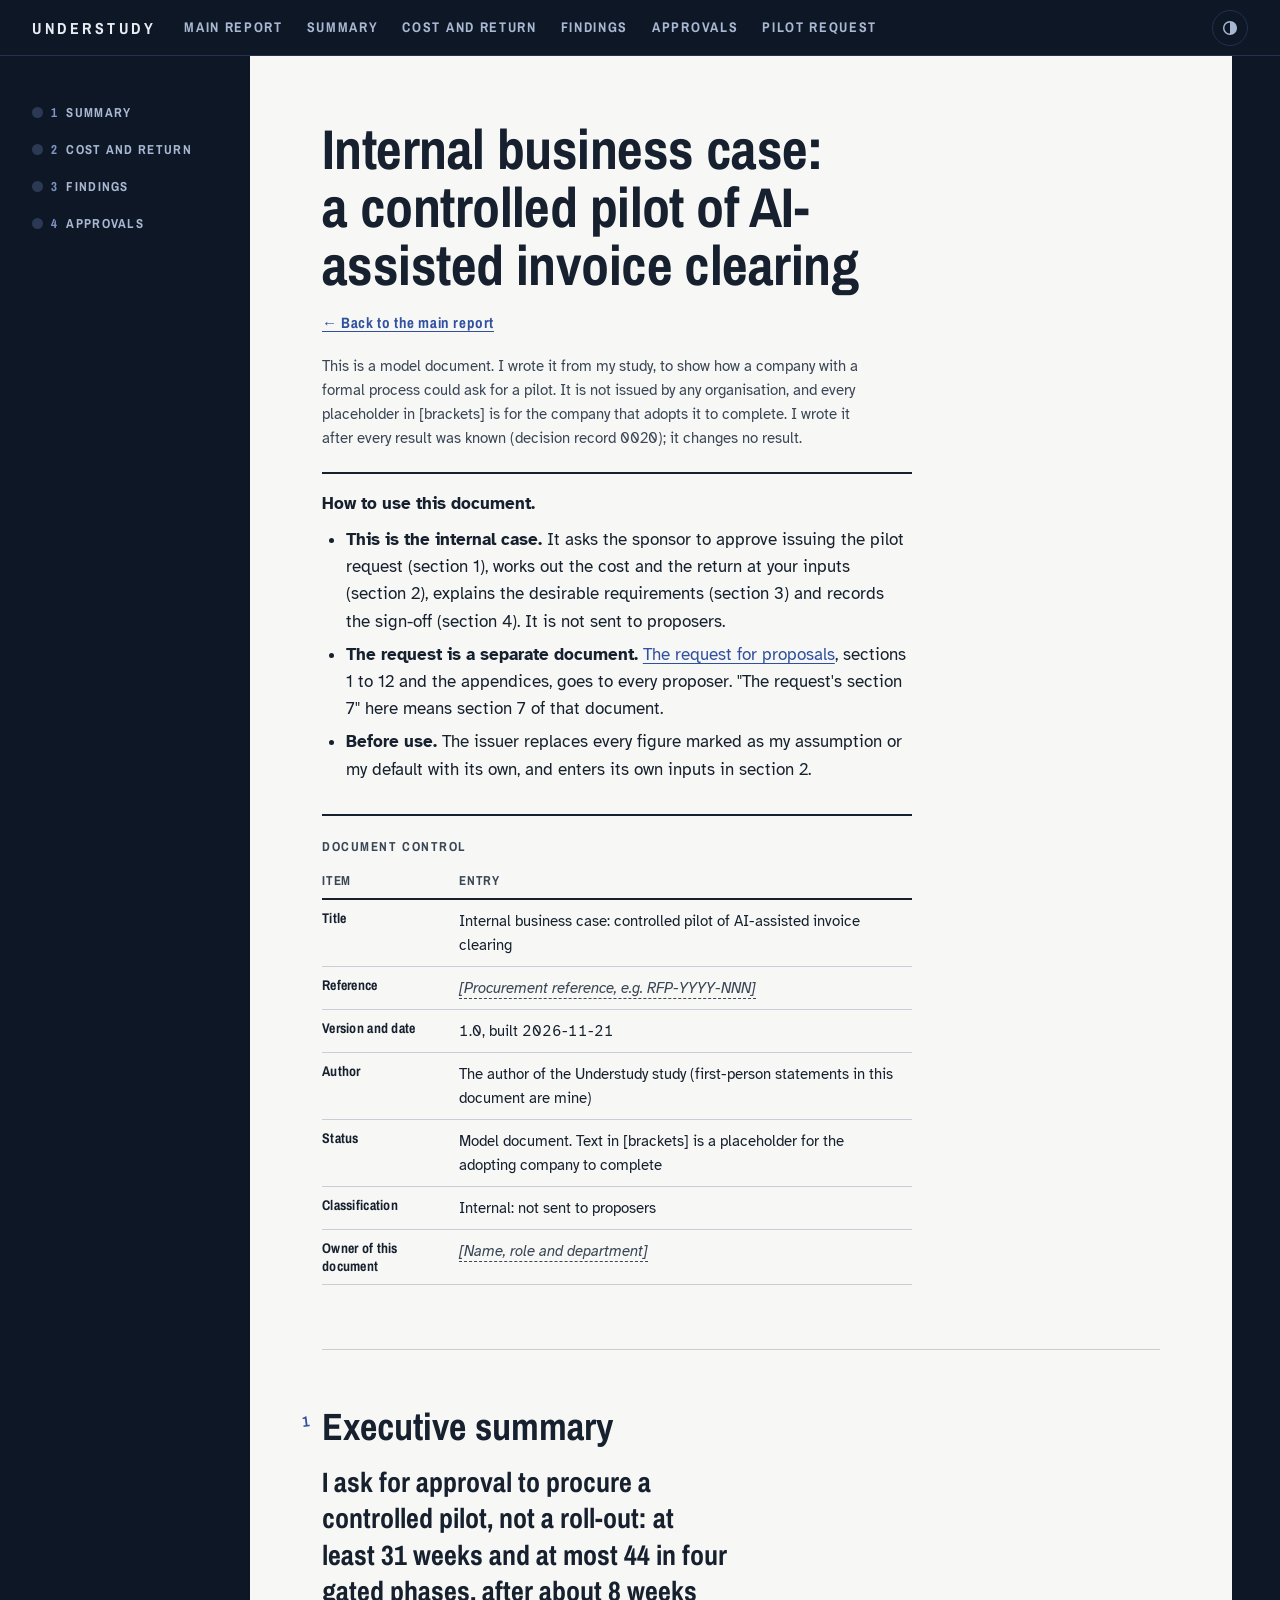
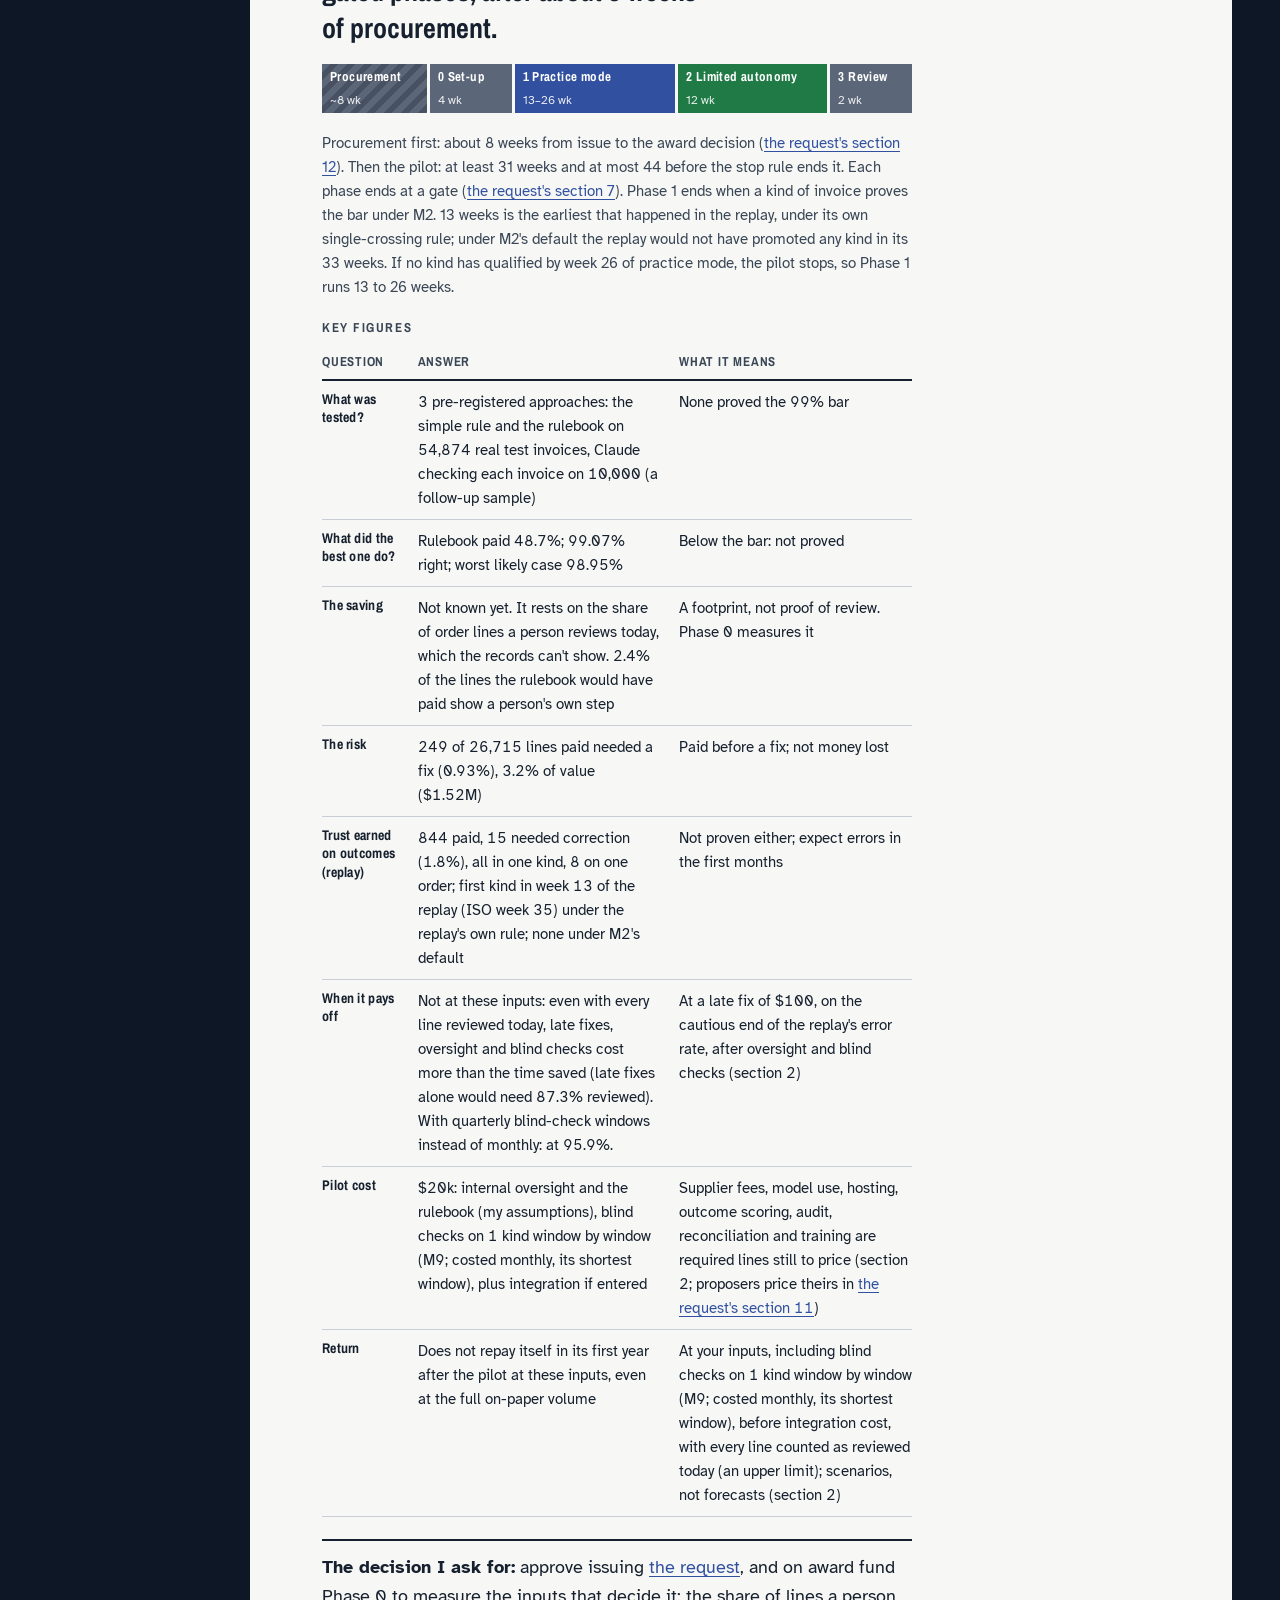
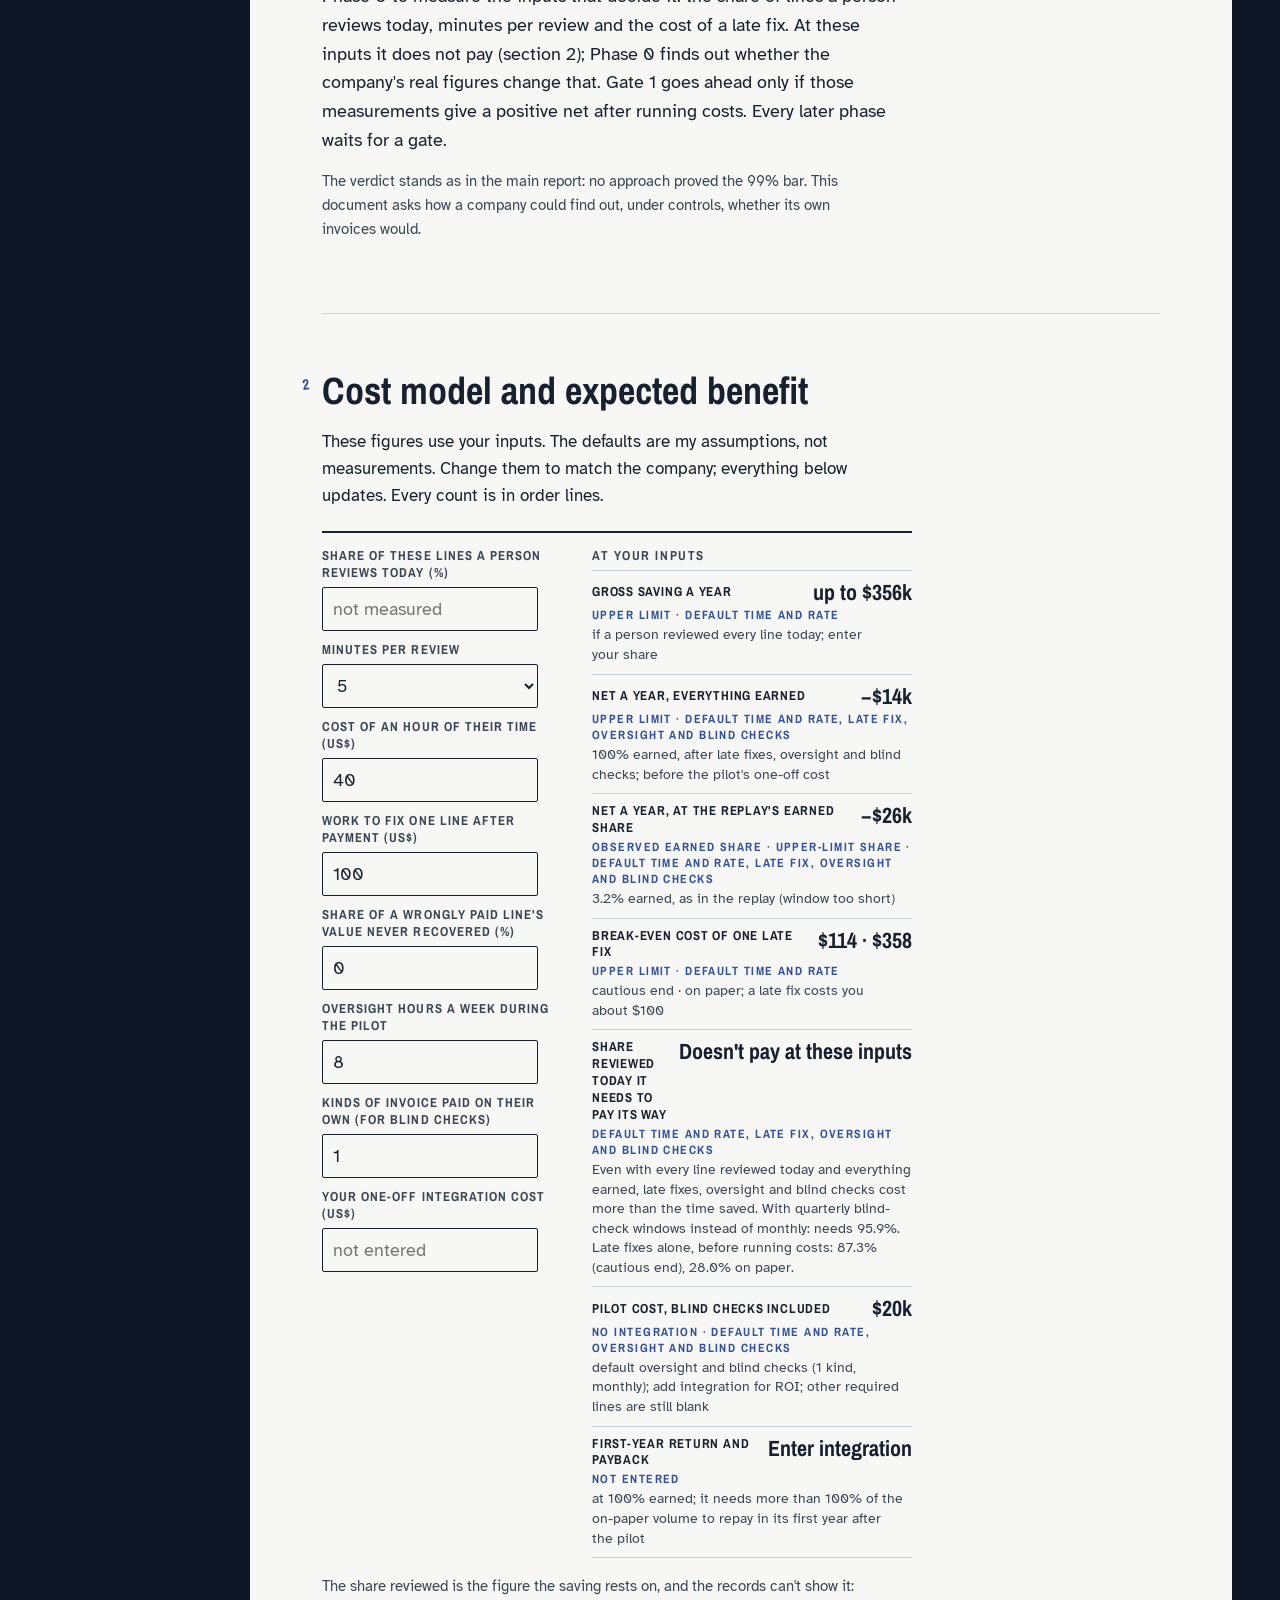
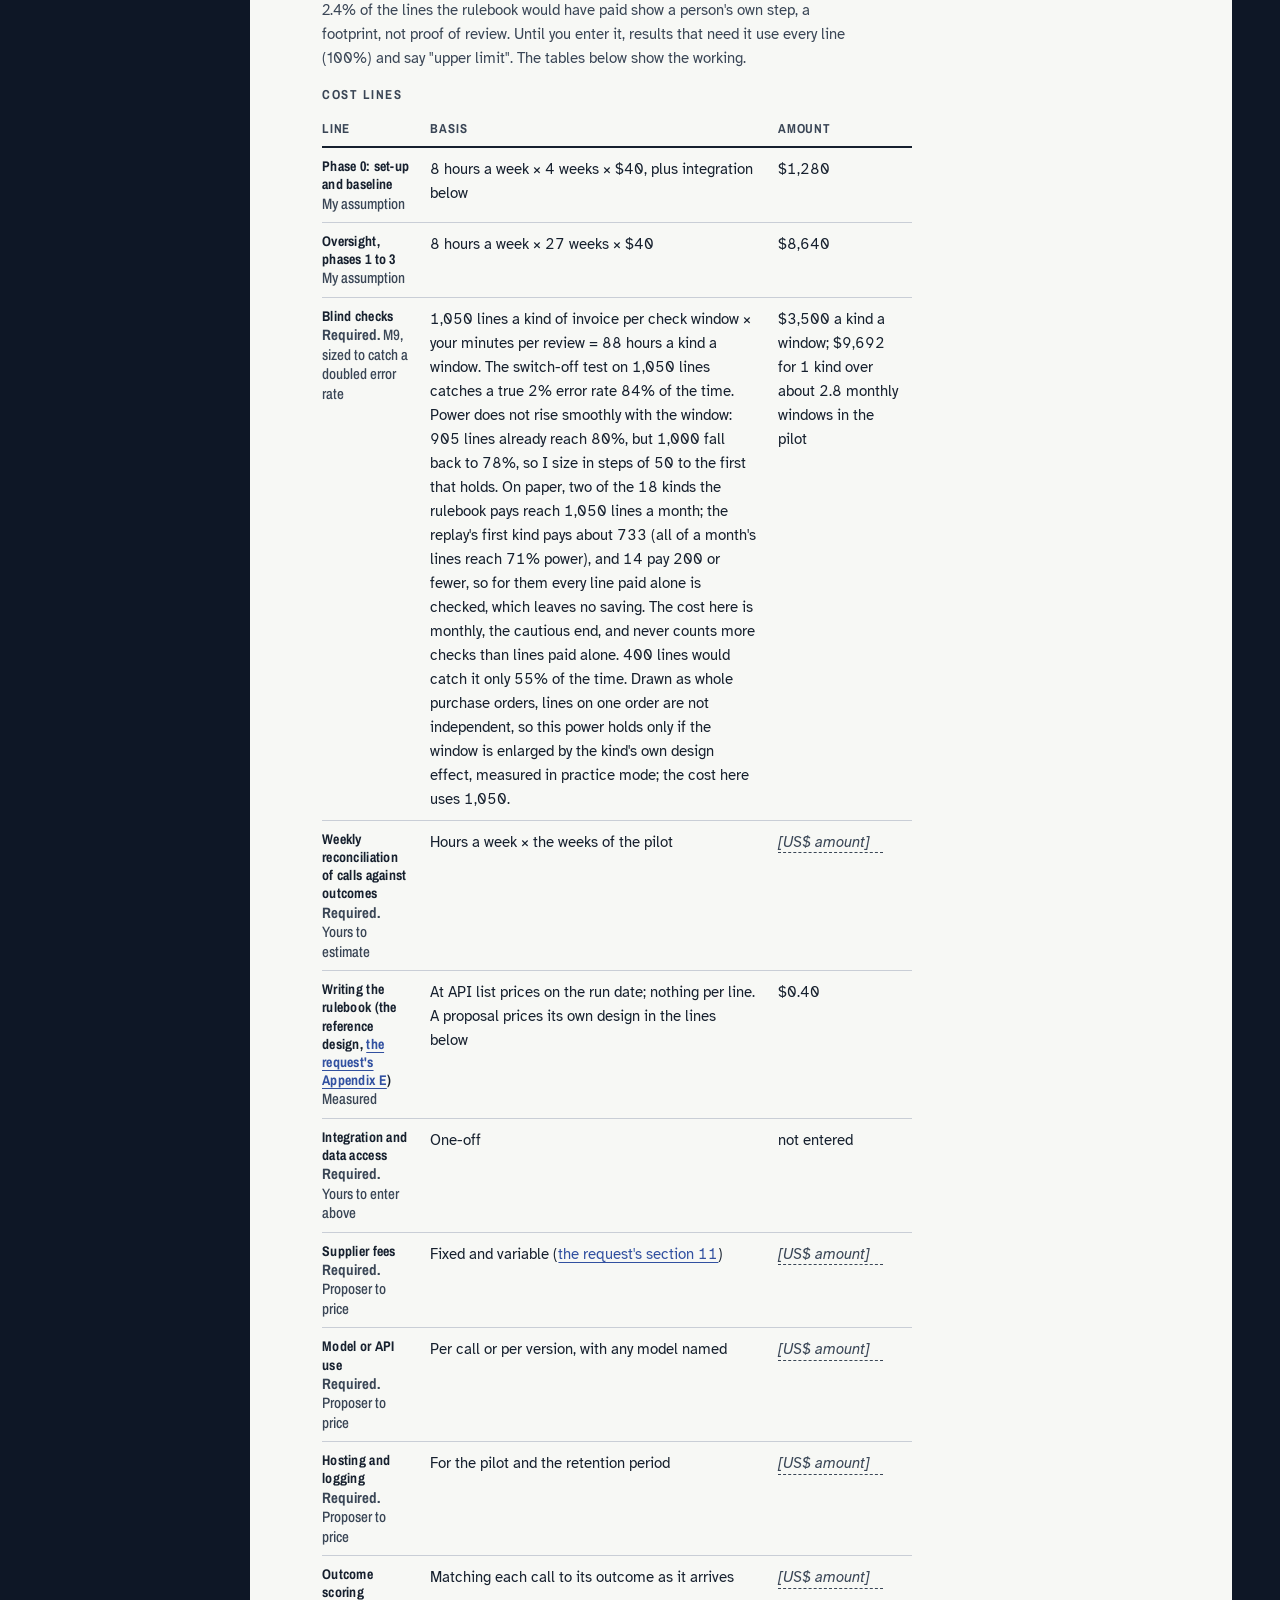
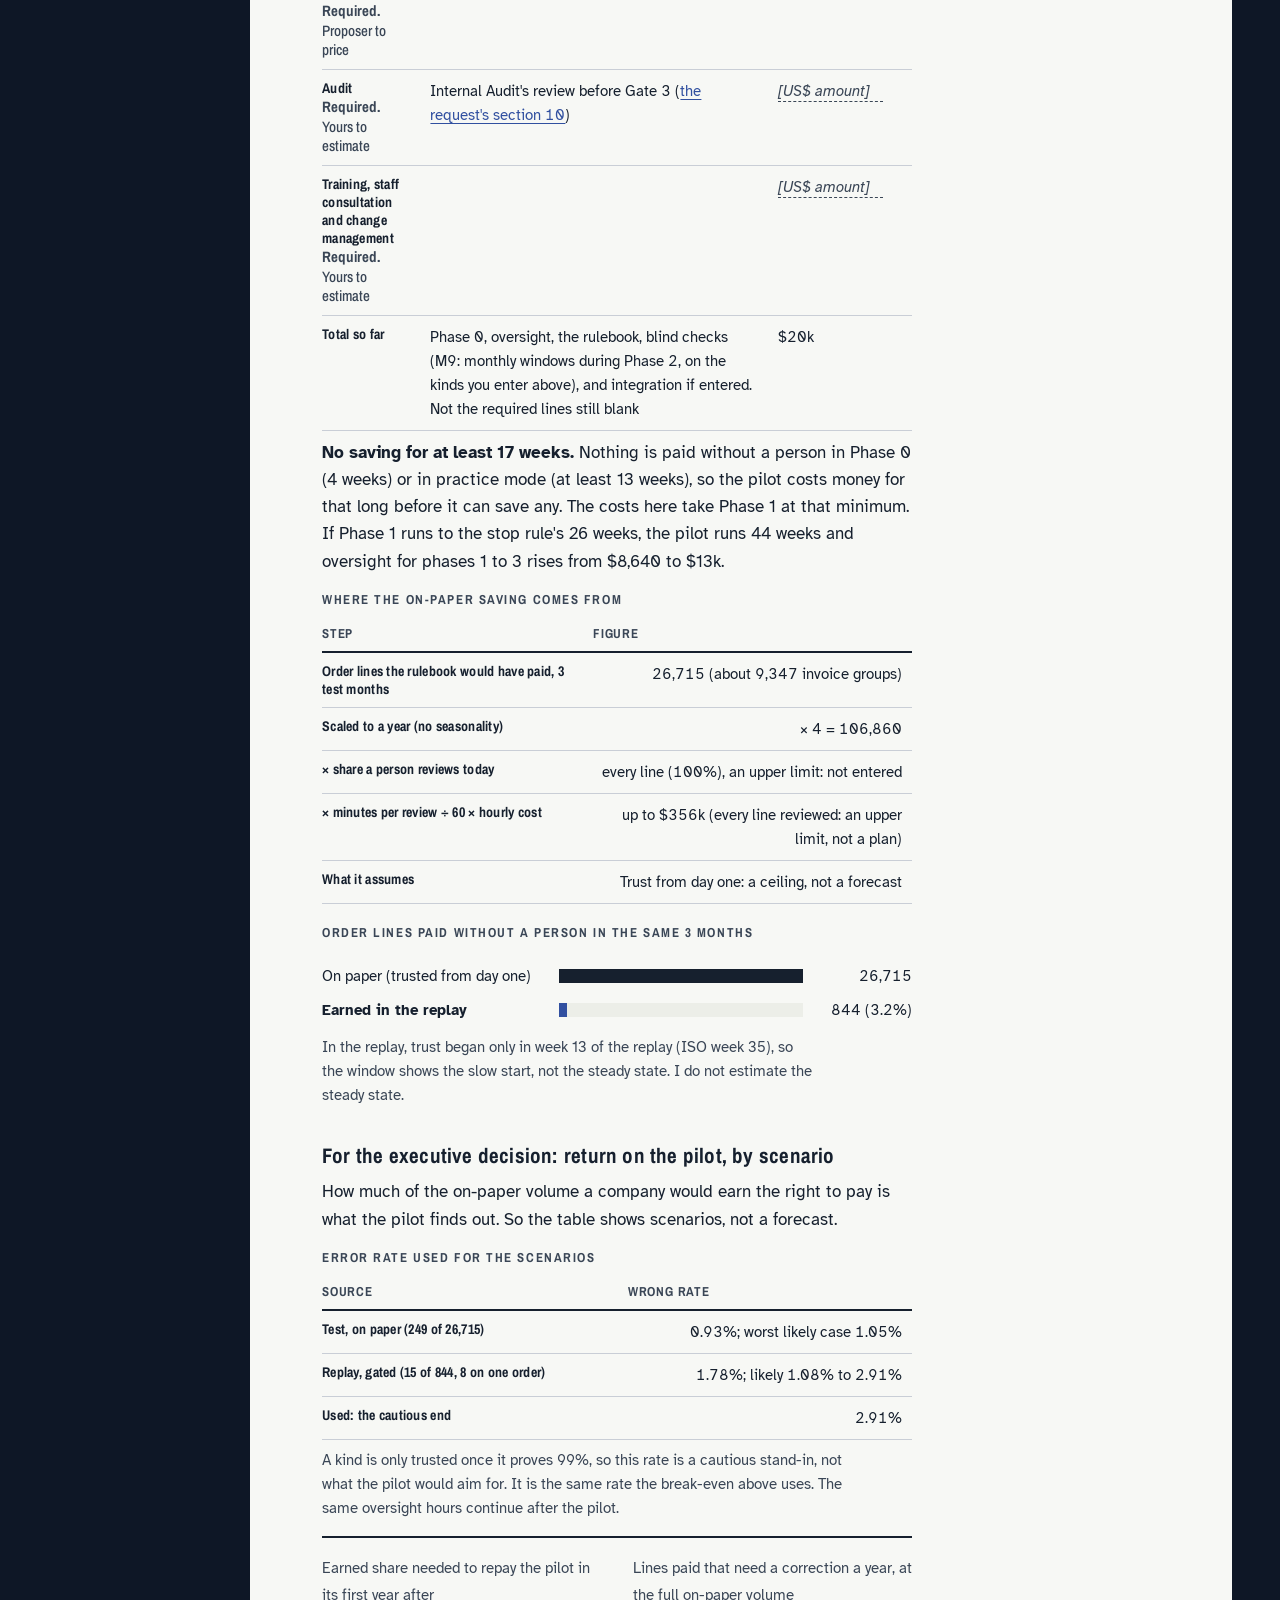
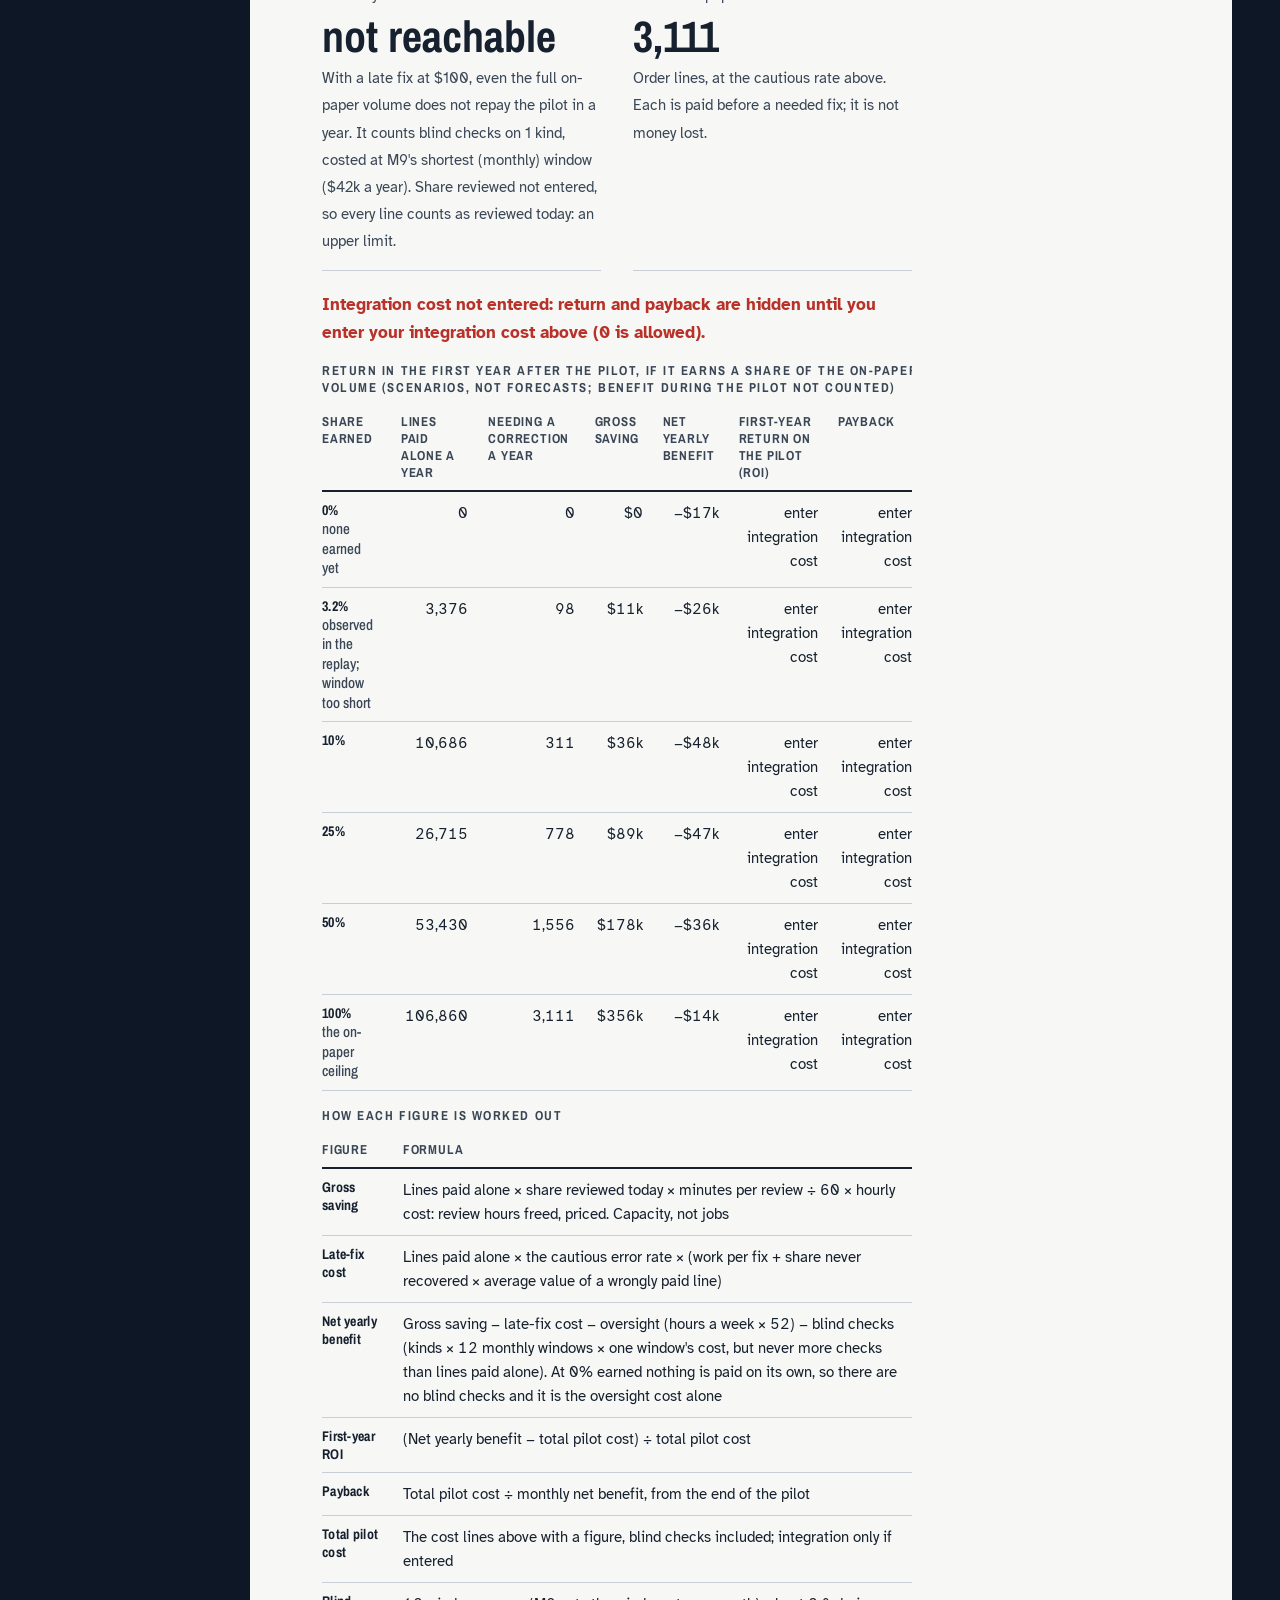
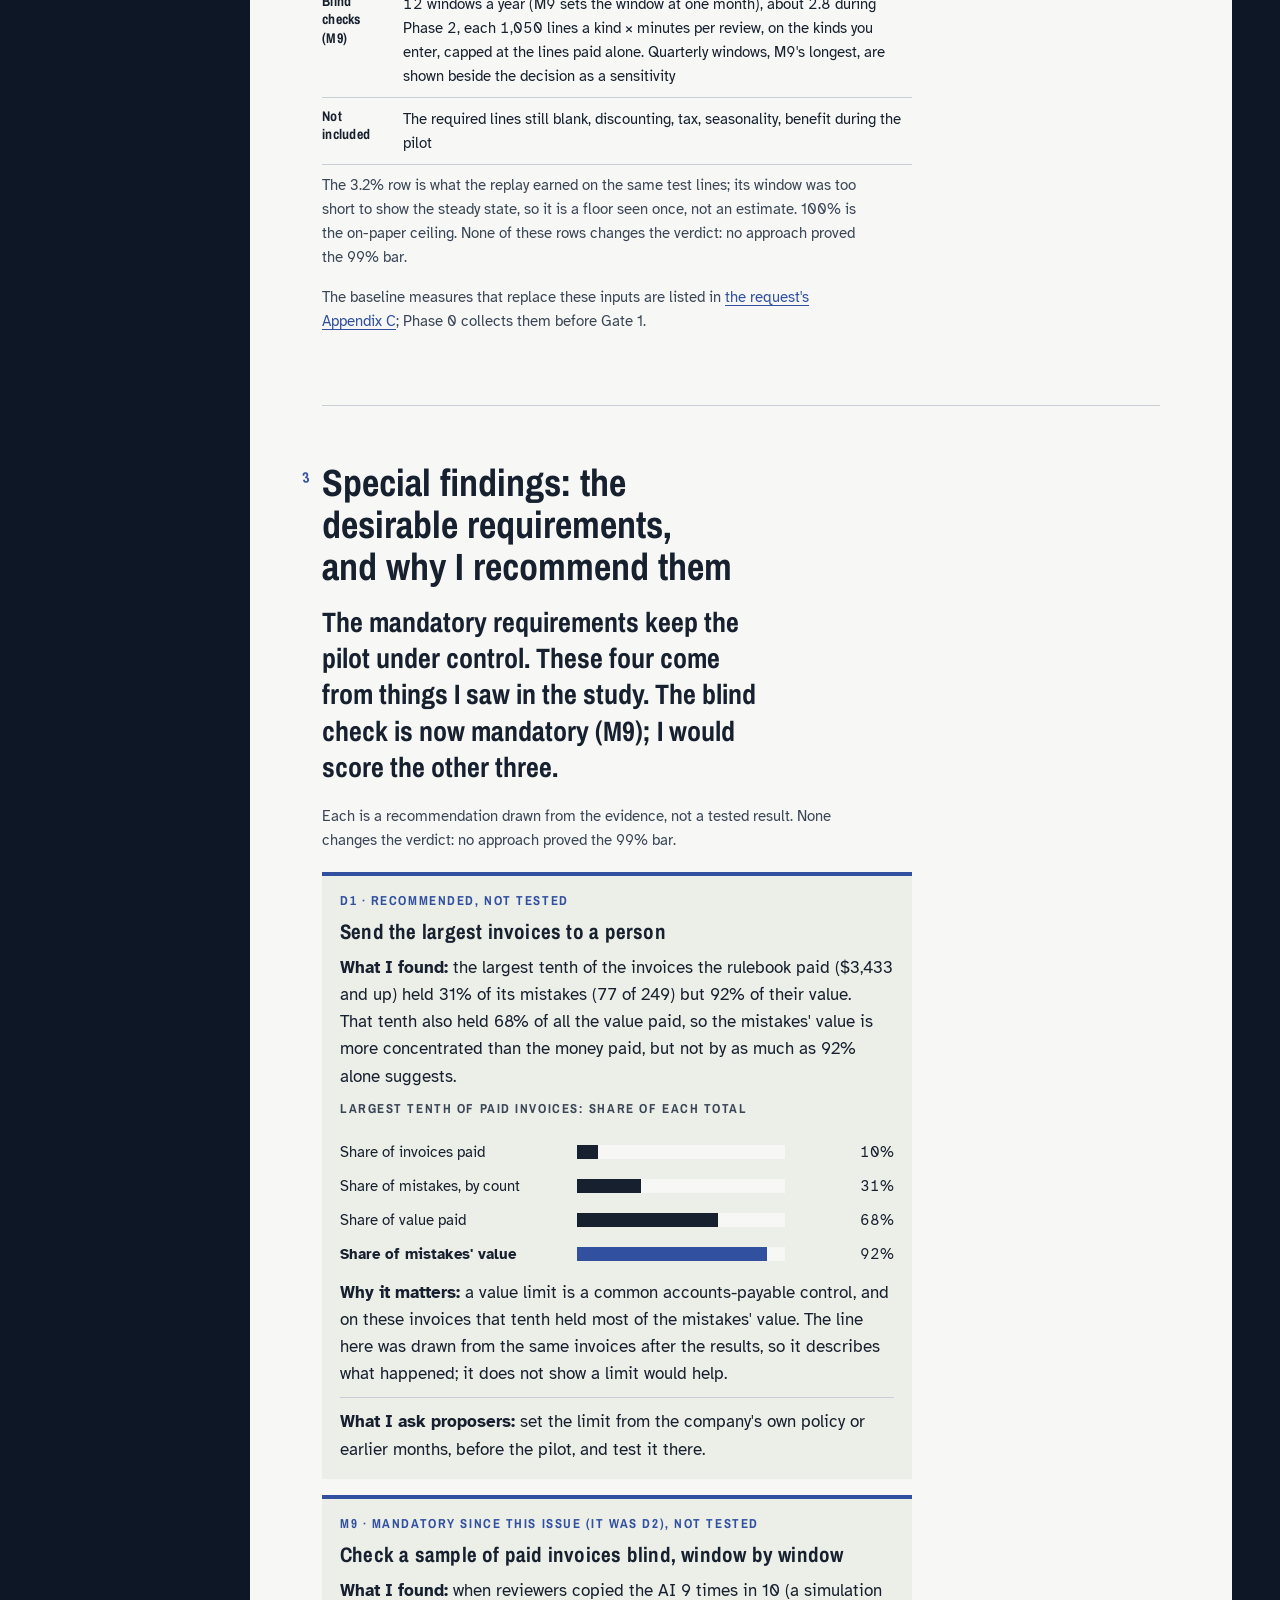
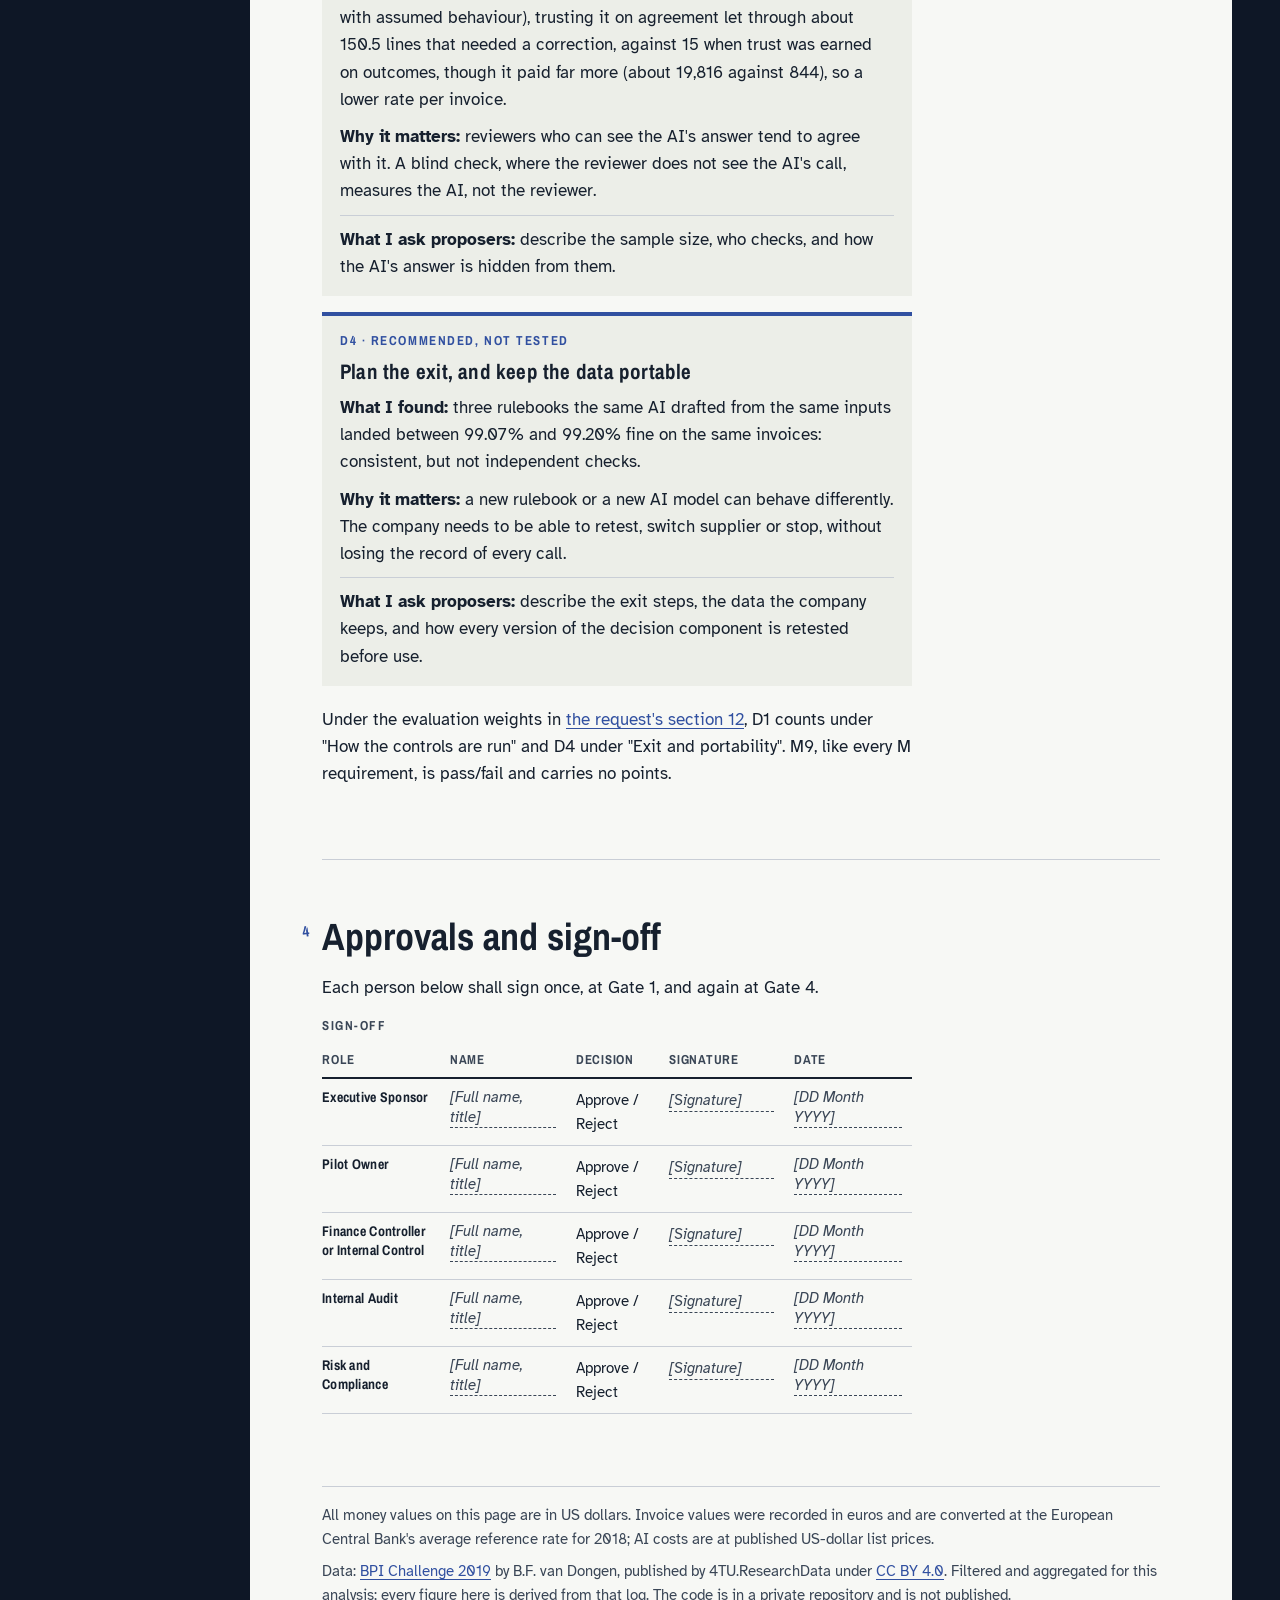
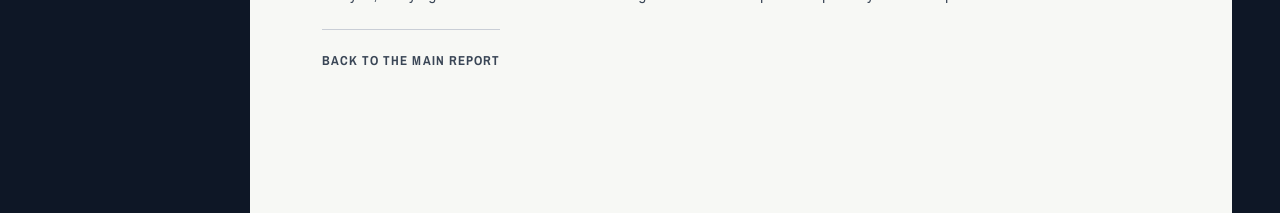
==== site/case.html @ 13abd8fe "Pilot request: split into the request and an internal business case The request (rfp.html) goes to e" ====
<!doctype html>
<html lang="en">
<head>
<meta charset="utf-8">
<meta name="viewport" content="width=device-width, initial-scale=1">
<title>Understudy: internal business case for a pilot</title>
<meta name="description" content="The internal business case for a controlled pilot of AI-assisted invoice clearing: the ask, the cost and return at your inputs, the desirable requirements and the sign-off. It is kept apart from the request sent to proposers.">
<meta property="og:type" content="article">
<meta property="og:url" content="https://understudy.gurn3k.com/case.html">
<meta property="og:title" content="Understudy: internal business case for a pilot">
<meta property="og:description" content="The internal business case for a controlled pilot of AI-assisted invoice clearing: the ask, the cost and return at your inputs, the desirable requirements and the sign-off. It is kept apart from the request sent to proposers.">
<meta property="og:image" content="https://understudy.gurn3k.com/og.png">
<meta property="og:image:width" content="1200">
<meta property="og:image:height" content="630">
<meta property="og:image:alt" content="Understudy. Can an AI decide which invoices are safe to pay without a person checking? A simple rule: paid nothing. Claude, invoice by invoice: not proven. Claude's rulebook: not proven.">
<meta name="twitter:card" content="summary_large_image">
<link rel="icon" href="favicon.svg" type="image/svg+xml">
<link rel="stylesheet" href="fonts/fonts.css">
<link rel="stylesheet" href="style.css">
<script>try{var t=localStorage.getItem("theme");if(t)document.documentElement.dataset.theme=t}catch(e){}</script>
</head>
<body data-doc="case">
<a class="skip" href="#s1">Skip to the summary</a>
<header class="bar">
  <span class="mark">Understudy</span>
  <nav aria-label="Pages" class="tabs"><a href="./">Main report</a><a href="#s1">Summary</a><a href="#s2">Cost and return</a><a href="#s3">Findings</a><a href="#s4">Approvals</a><a href="rfp.html">Pilot request</a></nav>
  <button class="theme" type="button" aria-label="Switch light or dark theme"><svg viewBox="0 0 20 20" aria-hidden="true"><circle cx="10" cy="10" r="7" fill="none" stroke="currentColor" stroke-width="1.6"/><path d="M10 3a7 7 0 0 1 0 14z" fill="currentColor"/></svg></button>
</header>
<div class="stage">
  <nav class="cues" aria-label="Contents"><ol id="toc"></ol></nav>
  <main class="script" id="main">
    <div id="content">
      <p class="loading" data-loading>Loading the document…</p>
      <noscript><p class="loading">This page draws its figures from data with JavaScript. Please enable it.</p></noscript>
    </div>
    <footer class="end"><span class="money-note">All money values on this page are in US dollars. Invoice values were recorded in euros and are converted at the European Central Bank's average reference rate for 2018; AI costs are at published US-dollar list prices.</span> Data: <a href="https://doi.org/10.4121/uuid:d06aff4b-79f0-45e6-8ec8-e19730c248f1">BPI Challenge 2019</a> by B.F. van Dongen, published by 4TU.ResearchData under <a href="https://creativecommons.org/licenses/by/4.0/">CC BY 4.0</a>. Filtered and aggregated for this analysis; every figure here is derived from that log. The code is in a private repository and is not published.
    <a class="sign" href="./"><span>Back to the main report</span></a></footer>
  </main>
</div>
<script src="calc.js" defer></script>
<script src="rfp.js" defer></script>
</body>
</html>
---- site/fonts/fonts.css ----
@font-face{font-family:'Archivo Narrow';font-style:normal;font-weight:400 700;font-display:swap;src:url(ArchivoNarrow.woff2) format('woff2');unicode-range:U+0000-00FF, U+0131, U+0152-0153, U+02BB-02BC, U+02C6, U+02DA, U+02DC, U+0304, U+0308, U+0329, U+2000-206F, U+20AC, U+2122, U+2191, U+2193, U+2212, U+2215, U+FEFF, U+FFFD}
@font-face{font-family:'Atkinson Hyperlegible';font-style:italic;font-weight:400;font-display:swap;src:url(AtkinsonHyperlegible-400i.woff2) format('woff2');unicode-range:U+0000-00FF, U+0131, U+0152-0153, U+02BB-02BC, U+02C6, U+02DA, U+02DC, U+0304, U+0308, U+0329, U+2000-206F, U+20AC, U+2122, U+2191, U+2193, U+2212, U+2215, U+FEFF, U+FFFD}
@font-face{font-family:'Atkinson Hyperlegible';font-style:normal;font-weight:400;font-display:swap;src:url(AtkinsonHyperlegible-400.woff2) format('woff2');unicode-range:U+0000-00FF, U+0131, U+0152-0153, U+02BB-02BC, U+02C6, U+02DA, U+02DC, U+0304, U+0308, U+0329, U+2000-206F, U+20AC, U+2122, U+2191, U+2193, U+2212, U+2215, U+FEFF, U+FFFD}
@font-face{font-family:'Atkinson Hyperlegible';font-style:normal;font-weight:700;font-display:swap;src:url(AtkinsonHyperlegible-700.woff2) format('woff2');unicode-range:U+0000-00FF, U+0131, U+0152-0153, U+02BB-02BC, U+02C6, U+02DA, U+02DC, U+0304, U+0308, U+0329, U+2000-206F, U+20AC, U+2122, U+2191, U+2193, U+2212, U+2215, U+FEFF, U+FFFD}
---- site/style.css ----
:root {
  --frame: #0e1726; --frame-2: #16213a; --frame-ink: #e7ecf5; --frame-dim: #a9b8d2; --frame-rule: #24314d;
  --paper: #f7f8f5; --ink: #16202e; --ink-2: #3a4656; --rule: #c9ced6; --wash: #eceee8;
  --pencil: #3150a0; --standby: #b8322a; --go: #1f7a45; --cut: #b8322a; --unlit: #c3c8cf;
  --sel: #cfd9f2;
  --display: "Archivo Narrow", "Arial Narrow", sans-serif;
  --body: "Atkinson Hyperlegible", system-ui, sans-serif;
  color-scheme: light;
}
@media (prefers-color-scheme: dark) {
  :root:not([data-theme="light"]) {
    --paper: #1a253b; --ink: #edf1f6; --ink-2: #bfc8d6; --rule: #34435f; --wash: #222f49;
    --pencil: #9db3ee; --standby: #ff8478; --go: #63d394; --cut: #ff8478; --unlit: #46557a; --sel: #2c3f6b;
    color-scheme: dark;
  }
}
:root[data-theme="dark"] {
  --paper: #1a253b; --ink: #edf1f6; --ink-2: #bfc8d6; --rule: #34435f; --wash: #222f49;
  --pencil: #9db3ee; --standby: #ff8478; --go: #63d394; --cut: #ff8478; --unlit: #46557a; --sel: #2c3f6b;
  color-scheme: dark;
}

* { box-sizing: border-box; }
html { scroll-behavior: smooth; scroll-padding-top: 72px; }
@media (prefers-reduced-motion: reduce) { html { scroll-behavior: auto; } }
body { margin: 0; background: var(--frame); color: var(--frame-ink); font: 17px/1.6 var(--body); -webkit-text-size-adjust: 100%; }
::selection { background: var(--sel); color: var(--ink); }
:focus-visible { outline: 2px solid var(--pencil); outline-offset: 3px; border-radius: 2px; }
.bar :focus-visible, .cues :focus-visible { outline-color: var(--frame-ink); }
a { color: var(--pencil); text-underline-offset: 3px; text-decoration-thickness: 1px; }
.skip { position: absolute; left: -999px; top: 8px; background: var(--paper); color: var(--ink); padding: 8px 12px; z-index: 20; }
.skip:focus { left: 16px; }

/* Top bar */
.bar { position: sticky; top: 0; z-index: 10; height: 56px; display: flex; align-items: center; gap: 28px; padding: 0 16px;
  background: var(--frame); border-bottom: 1px solid var(--frame-rule); font: 700 14px var(--display); letter-spacing: .12em; text-transform: uppercase; }
.mark { color: var(--frame-ink); font-size: 16px; letter-spacing: .22em; }
.tabs { display: none; gap: 24px; }
.tabs a { color: var(--frame-dim); text-decoration: none; padding: 6px 0; border-bottom: 2px solid transparent; }
.tabs a:hover, .tabs a[aria-current] { color: var(--frame-ink); border-bottom-color: #5d7fd6; }
.theme { margin-left: auto; width: 36px; height: 36px; display: grid; place-items: center; background: none; border: 1px solid var(--frame-rule); color: var(--frame-dim); border-radius: 50%; cursor: pointer; }
.theme:hover { color: var(--frame-ink); border-color: var(--frame-dim); }
.theme svg { width: 18px; height: 18px; }

/* Stage: cue rail + script */
.stage { display: grid; grid-template-columns: minmax(0, 1fr); }
.cues { position: sticky; top: 56px; z-index: 5; background: var(--frame); border-bottom: 1px solid var(--frame-rule); overflow-x: auto; scrollbar-width: none; }
.cues::-webkit-scrollbar { display: none; }
.cues ol { list-style: none; margin: 0; padding: 10px 16px; display: flex; gap: 18px; white-space: nowrap; }
.cues a { display: flex; align-items: center; gap: 8px; color: var(--frame-dim); text-decoration: none; font: 700 13px var(--display); letter-spacing: .1em; text-transform: uppercase; }
.cues a span { color: #7f95c4; }
.cues a:hover, .cues a[aria-current] { color: var(--frame-ink); }
.lamp { width: 11px; height: 11px; border-radius: 50%; background: #2c3954; flex: none; transition: background-color .4s cubic-bezier(.16,1,.3,1); }
.lamp.standby { background: #d64a3f; box-shadow: 0 0 0 2px var(--frame), 0 0 0 3px #d64a3f; }
.lamp.go { background: #3fae6d; box-shadow: 0 0 0 2px var(--frame), 0 0 0 3px #3fae6d; }
.lamp.cut { background: transparent; box-shadow: inset 0 0 0 2px #d64a3f; }
.cues a[aria-current] { color: var(--frame-ink); text-decoration: underline; text-decoration-color: #5d7fd6; text-underline-offset: 6px; text-decoration-thickness: 2px; }
.sr { position: absolute; width: 1px; height: 1px; overflow: hidden; clip-path: inset(50%); white-space: nowrap; }

.script { background: var(--paper); color: var(--ink); padding: 32px 16px 80px; min-width: 0; }
.loading { color: var(--ink-2); }

@media (min-width: 900px) {
  .bar { padding: 0 32px; }
  .tabs { display: flex; }
  .stage { grid-template-columns: 230px minmax(0, 1fr); }
  .cues { top: 56px; height: calc(100vh - 56px); border: 0; overflow: visible; }
  .cues ol { flex-direction: column; gap: 20px; padding: 48px 24px 0 32px; }
  .script { padding: 56px 48px 120px; }
}
@media (min-width: 1240px) { .stage { grid-template-columns: 250px minmax(0, 1fr) 48px; } .script { padding: 64px 72px 140px; } }

/* Sections and the margin */
section { display: grid; grid-template-columns: minmax(0, 1fr); gap: 0 48px; padding-top: 56px; margin-top: 56px; border-top: 1px solid var(--rule); position: relative; }
section:first-of-type { border-top: 0; margin-top: 0; padding-top: 0; }
@media (min-width: 1240px) { section { grid-template-columns: minmax(0, 68ch) minmax(200px, 1fr); } section.wide { grid-template-columns: minmax(0, 1fr); } section.wide aside.note { margin-top: 24px; padding-top: 16px; border-top: 2px solid var(--ink); } section.wide aside.note ul { display: grid; grid-template-columns: repeat(auto-fit, minmax(220px, 1fr)); gap: 0 32px; } }
.col { min-width: 0; }
.col { position: relative; }
.marg { display: inline-block; font: 700 15px/1 var(--display); color: var(--pencil); letter-spacing: .04em; transform: rotate(-7deg); margin-right: 10px; vertical-align: .35em; white-space: nowrap; }
@media (min-width: 900px) { h1, h2 { position: relative; } .marg { position: absolute; right: calc(100% + 12px); top: .5em; margin: 0; } }
h1 { font: 700 clamp(34px, 5.2vw, 56px)/1.04 var(--display); letter-spacing: -.01em; margin: 0 0 22px; text-wrap: balance; max-width: 22ch; }
h2 { font: 700 clamp(28px, 3.4vw, 38px)/1.1 var(--display); margin: 0 0 16px; text-wrap: balance; }
h3 { font: 700 21px/1.2 var(--display); margin: 36px 0 10px; letter-spacing: .01em; }
p { margin: 0 0 16px; max-width: 36em; text-wrap: pretty; }
.lede { font-size: 19px; color: var(--ink-2); }
.small { font-size: 15px; color: var(--ink-2); }
strong { font-weight: 700; }
.num { font-variant-numeric: tabular-nums; }

aside.note { font-size: 15px; line-height: 1.55; color: var(--ink-2); padding-top: 4px; }
aside.note h3 { font: 700 13px var(--display); letter-spacing: .14em; text-transform: uppercase; margin: 0 0 10px; color: var(--ink); }
aside.note ul { margin: 0; padding: 0; list-style: none; }
aside.note li { padding: 8px 0; border-top: 1px solid var(--rule); }
@media (max-width: 1239px) { aside.note { margin-top: 24px; padding: 16px 0 0; border-top: 2px solid var(--ink); } }

/* The answer */
.verdict { border-top: 2px solid var(--ink); margin-top: 32px; padding-top: 22px; }
#q1 .headline { font: 700 clamp(26px, 3.4vw, 40px)/1.15 var(--display); max-width: 30ch; margin: 0 0 24px; padding: 16px 0 0; border-top: 2px solid var(--ink); }
.headline { font: 700 clamp(22px, 2.6vw, 28px)/1.3 var(--display); margin: 0 0 18px; max-width: 34ch; }
.say { display: flex; gap: 12px; align-items: baseline; margin: 0 0 10px; }
.say b em { display: block; font: 400 12px var(--body); letter-spacing: 0; text-transform: none; color: var(--ink-2); font-style: italic; }
.say b s { text-decoration-color: var(--pencil); text-decoration-thickness: 2px; }
.say b { width: 11em; font: 700 13px var(--display); letter-spacing: .12em; text-transform: uppercase; color: var(--pencil); min-width: 9.5em; }
@media (max-width: 480px) { .say { flex-direction: column; gap: 2px; } }
.struck { color: var(--ink-2); }
.struck s { text-decoration-color: var(--pencil); text-decoration-thickness: 2px; }

/* Bound plot */
.plot { margin: 28px 0 8px; }
.plot svg { width: 100%; height: auto; display: block; overflow: visible; }
.plot text { fill: var(--ink-2); font: 13px var(--body); }
.plot .note-chosen { display: none; }
@media (max-width: 600px) { .plot .note-chosen { display: block; } }
.plot .lab { fill: var(--ink); font: 700 14px var(--display); }
.plot .tick { stroke: var(--rule); }
.plot .barline { stroke: var(--standby); stroke-width: 2; }
.plot .barlab { fill: var(--standby); font: 700 13px var(--display); letter-spacing: .08em; }
.plot .iv { stroke: var(--ink-2); stroke-width: 2; }
.plot .pt { fill: var(--ink); }
.plot .pt.chosen { fill: var(--pencil); }

/* Tables */
.tablewrap { overflow-x: auto; margin: 16px 0 8px; }
table { border-collapse: collapse; width: 100%; font-size: 15px; font-variant-numeric: tabular-nums; }
caption { text-align: left; font: 700 13px var(--display); letter-spacing: .12em; text-transform: uppercase; color: var(--ink-2); padding-bottom: 8px; }
th, td { text-align: right; padding: 9px 10px; border-bottom: 1px solid var(--rule); vertical-align: top; }
th:first-child, td:first-child { text-align: left; padding-left: 0; }
thead th { font: 700 13px var(--display); letter-spacing: .06em; text-transform: uppercase; color: var(--ink-2); border-bottom: 2px solid var(--ink); }
tr.chosen td { background: var(--wash); }
.state { font: 700 12px var(--display); letter-spacing: .12em; }
.state.go { color: var(--go); } .state.standby { color: var(--standby); } .state.cut { color: var(--cut); }

/* Bars drawn to scale */
.bars { list-style: none; margin: 18px 0 8px; padding: 0; }
.bars li { display: grid; grid-template-columns: minmax(0, 15em) minmax(0, 1fr) 6.5em; gap: 12px; align-items: center; padding: 5px 0; font-size: 15px; }
.bars .name { overflow-wrap: anywhere; }
.bars .track { height: 14px; background: var(--wash); position: relative; }
.bars .fill { position: absolute; inset: 0 auto 0 0; background: var(--ink); }
.bars .fill.batch { background: var(--pencil); opacity: .55; }
.bars .val { text-align: right; font-variant-numeric: tabular-nums; }
.bars li.hit .name { font-weight: 700; }
.bars li.hit .fill { background: var(--pencil); }
@media (max-width: 560px) { .bars li { grid-template-columns: 1fr 5.5em; } .bars .track { grid-column: 1 / -1; grid-row: 2; } }

/* Open-the-cases buttons */
.open { display: inline-flex; align-items: center; gap: 8px; margin: 6px 0 14px; padding: 7px 12px; font: 700 14px var(--display); letter-spacing: .06em;
  color: var(--pencil); background: none; border: 1px solid var(--pencil); border-radius: 2px; cursor: pointer; }
.open:hover { background: var(--pencil); color: var(--paper); }
.open svg { width: 14px; height: 14px; }

/* Cue sheet (signature) */
.sheet { margin: 22px 0 10px; }
.sheet-scroll { overflow-x: auto; padding-bottom: 6px; }
.grid { display: grid; grid-template-columns: minmax(150px, 13em) repeat(var(--weeks), 16px) 6em; gap: 3px 2px; align-items: center; font-size: 13px; min-width: max-content; }
.grid .rowlab { position: sticky; left: 0; z-index: 1; background: var(--paper); padding-right: 10px; overflow: hidden; text-overflow: ellipsis; white-space: nowrap; font-size: 15px; }
.grid .rowstate { padding-left: 10px; }
.cell { width: 16px; height: 16px; display: grid; place-items: center; }
.cell i { display: block; width: 6px; height: 6px; border-radius: 50%; background: var(--unlit); }
.cell.standby i { width: 5px; height: 5px; background: var(--standby); opacity: .55; }
.cell.standby.now i { width: 10px; height: 10px; opacity: 1; box-shadow: 0 0 0 2px var(--paper), 0 0 0 3px var(--standby); }
.legend .cell.standby i { width: 10px; height: 10px; opacity: 1; box-shadow: 0 0 0 2px var(--paper), 0 0 0 3px var(--standby); }
.cell.go i { width: 11px; height: 11px; background: var(--go); }
.cell.go.now i, .legend .cell.go i { box-shadow: 0 0 0 2px var(--paper), 0 0 0 3px var(--go); }
.cell.cut i { width: 12px; height: 12px; background: none; border-radius: 0; position: relative; }
.cell.cut i::before, .cell.cut i::after { content: ""; position: absolute; left: 5px; top: -1px; width: 2px; height: 14px; background: var(--cut); transform: rotate(45deg); }
.cell.cut i::after { transform: rotate(-45deg); }
.cell.future { opacity: .25; }
.cell.now { outline: 1px solid var(--ink); outline-offset: 0; }
.weekhead { font-size: 11px; color: var(--ink-2); writing-mode: vertical-rl; transform: rotate(180deg); height: 48px; text-align: left; }
.legend { display: flex; flex-wrap: wrap; gap: 18px; font-size: 15px; color: var(--ink-2); margin: 12px 0; }
.legend span { display: inline-flex; align-items: center; gap: 6px; }
.scrub { display: grid; grid-template-columns: auto 1fr; gap: 6px 16px; align-items: center; margin: 18px 0 6px; }
.scrub label { font: 700 13px var(--display); letter-spacing: .12em; text-transform: uppercase; color: var(--ink-2); }
.scrub input[type=range] { width: 100%; accent-color: var(--pencil); }
.scrub output { grid-column: 1 / -1; font-variant-numeric: tabular-nums; font-size: 15px; }

/* Cost */
.cost { display: grid; grid-template-columns: 1fr; gap: 0; margin: 20px 0; border-top: 2px solid var(--ink); }
.cost div { padding: 16px 0; border-bottom: 1px solid var(--rule); }
.cost .big { font: 700 clamp(30px, 4vw, 44px)/1 var(--display); font-variant-numeric: tabular-nums; display: block; margin: 6px 0; }
@media (min-width: 700px) { .cost { grid-template-columns: 1fr 1fr; gap: 0 32px; } }

/* Method */
details { border-top: 2px solid var(--ink); margin-top: 18px; }
summary { cursor: pointer; padding: 14px 0; font: 700 20px var(--display); list-style: none; display: flex; justify-content: space-between; align-items: center; }
summary::-webkit-details-marker { display: none; }
summary::after { content: "Open"; font: 700 13px var(--display); letter-spacing: .12em; text-transform: uppercase; color: var(--pencil); }
details[open] summary::after { content: "Close"; }
.adrs { list-style: none; padding: 0; margin: 0 0 16px; }
.adrs li { display: grid; grid-template-columns: 3.4em 1fr; gap: 8px; padding: 8px 0; border-bottom: 1px solid var(--rule); font-size: 15px; }
.adrs .n { font: 700 14px var(--display); color: var(--pencil); }
.adrs .replaced { text-decoration: line-through; text-decoration-color: var(--pencil); color: var(--ink-2); }
.adrs em { font-style: normal; font-size: 13px; color: var(--ink-2); }
footer.end { margin-top: 64px; padding-top: 16px; border-top: 1px solid var(--rule); font-size: 15px; color: var(--ink-2); }

/* Drawer */
.drawer { position: fixed; z-index: 30; top: 0; right: 0; bottom: 0; width: min(560px, 100vw); background: var(--paper); color: var(--ink);
  border-left: 1px solid var(--rule); box-shadow: -12px 0 32px rgba(8, 14, 26, .28); display: flex; flex-direction: column;
  animation: slide-in .45s cubic-bezier(.16,1,.3,1); }
.drawer[hidden] { display: none; }
@keyframes slide-in { from { transform: translateX(100%); } to { transform: none; } }
@media (prefers-reduced-motion: reduce) { .drawer { animation: none; } }
.drawer-head { display: flex; justify-content: space-between; align-items: center; gap: 12px; padding: 16px 20px; border-bottom: 2px solid var(--ink); }
.drawer-head h2 { font-size: 21px; margin: 0; }
.close { font: 700 14px var(--display); letter-spacing: .08em; padding: 7px 12px; background: none; color: var(--ink); border: 1px solid var(--ink); cursor: pointer; border-radius: 2px; }
.close:hover { background: var(--ink); color: var(--paper); }
.drawer-note { padding: 12px 20px 0; font-size: 15px; color: var(--ink-2); margin: 0; }
.drawer-body { overflow: auto; padding: 4px 20px 24px; }
.drawer-body table { font-size: 15px; }
.drawer-body td:first-child { font-family: var(--display); letter-spacing: .02em; }
.more { margin-top: 12px; }

/* Plain layer: the account a non-specialist reads first; statistics sit in the fold below it. */
.plainlist { margin: 0 0 18px; padding-left: 1.4em; }
.plainlist li { padding: 3px 0; }
table.score td:first-child { text-align: left; }
.budget li.hit .fill { background: var(--standby); }
.budget .fill.ok { background: var(--go); }
details.detail { margin-top: 32px; }
details.detail summary { font-size: 17px; }
ul.fine { font-size: 15px; line-height: 1.55; color: var(--ink-2); margin: 18px 0 0; padding: 0; list-style: none; }
ul.fine li { padding: 8px 0; border-top: 1px solid var(--rule); }

/* Words used on the page */
details.words { border-top: 1px solid var(--rule); margin: 8px 0 24px; }
details.words summary { font-size: 17px; }
.words dl { margin: 0; display: grid; gap: 0; }
.words dl div { padding: 10px 0; border-top: 1px solid var(--rule); }
.words dt { font: 700 16px var(--display); letter-spacing: .02em; }
.words dd { margin: 2px 0 0; font-size: 15px; color: var(--ink-2); max-width: 68ch; }
@media (min-width: 900px) { .words dl { grid-template-columns: 1fr 1fr; column-gap: 32px; } }
.understudies li { padding: 6px 0; }

/* Follow 1,000 invoices */
.explorer { margin: 26px 0 22px; padding: 18px 0 4px; border-top: 2px solid var(--ink); border-bottom: 1px solid var(--rule); }
.ex-title { font: 700 21px/1.2 var(--display); margin: 0 0 12px; }
.seg { display: flex; flex-wrap: wrap; gap: 8px; margin: 0 0 18px; }
.seg button { font: 700 15px var(--display); letter-spacing: .04em; padding: 9px 14px; min-height: 44px; background: none; color: var(--ink); border: 1px solid var(--ink); border-radius: 2px; cursor: pointer; }
.seg button:hover { background: var(--wash); }
.seg button[aria-pressed="true"] { background: var(--ink); color: var(--paper); }
.ex-body { display: grid; gap: 20px; }
@media (min-width: 900px) { .ex-body { grid-template-columns: minmax(0, 1.1fr) minmax(0, 1fr); align-items: start; } }
.waffle { display: grid; grid-template-columns: repeat(40, 1fr); gap: 1px; max-width: 560px; }
.waffle i, .sw { display: block; aspect-ratio: 1; box-shadow: inset 0 0 0 1px var(--rule); }
.waffle i { transition: background-color .3s cubic-bezier(.16,1,.3,1); }
@media (prefers-reduced-motion: reduce) { .waffle i { transition: none; } }
.waffle i.paid, .sw.paid { background: var(--pencil); box-shadow: none; }
.waffle i.fix, .sw.fix { background: var(--standby); box-shadow: none; outline: 2px solid var(--standby); outline-offset: 1px; position: relative; z-index: 1; }
.sw { width: 14px; height: 14px; flex: none; }
.ex-text h4 { font: 700 19px var(--display); margin: 0 0 6px; }
.ex-text p { margin: 0 0 12px; }
.ex-nums { display: grid; grid-template-columns: repeat(3, 1fr); gap: 10px; margin: 0 0 12px; }
.ex-nums div { border-top: 1px solid var(--rule); padding-top: 6px; }
.ex-nums dt { font-size: 13px; color: var(--ink-2); line-height: 1.3; }
.ex-nums dd { margin: 4px 0 0; font: 700 28px/1 var(--display); font-variant-numeric: tabular-nums; }
.ex-verdict { font-weight: 700; }
.explorer .legend { margin: 14px 0 6px; }

/* Comparison bars and callouts */
.pair-title { font: 700 15px var(--display); letter-spacing: .04em; margin: 18px 0 0; }
.bars.pair li.hit .fill { background: var(--standby); }
.bars.proof .fill { background: var(--pencil); }
.callout { font-size: 19px; border-top: 2px solid var(--ink); border-bottom: 2px solid var(--ink); padding: 14px 0; margin: 22px 0; }
.callout.rec { font-size: 17px; padding: 10px 0; } .callout.rec p { margin: 6px 0; }
table.scale .sub { display: block; font-size: 13px; color: var(--ink-2); }
dd, li { text-wrap: pretty; }
h2.sub { font: 700 21px/1.2 var(--display); margin: 36px 0 10px; letter-spacing: .01em; }
table.score tr.chosen td:first-child { padding-left: 10px; }
.ex-title { font: 700 21px/1.2 var(--display); margin: 0 0 12px; }

/* Summary strip */
.strip { list-style: none; margin: 0 0 28px; padding: 0; display: grid; grid-template-columns: 1fr; border-top: 1px solid var(--rule); }
.strip li { padding: 12px 0; border-bottom: 1px solid var(--rule); display: grid; gap: 2px; }
.strip .who { font: 700 13px var(--display); letter-spacing: .1em; text-transform: uppercase; color: var(--ink-2); }
.strip .what { font: 700 24px/1.15 var(--display); color: var(--standby); }
.strip .near .what { color: var(--pencil); }
.strip .why { font-size: 15px; color: var(--ink-2); }
@media (min-width: 760px) { .strip { grid-template-columns: repeat(3, 1fr); column-gap: 28px; } .strip li { border-bottom: 0; } }

/* Invoice journey */
.journey, .race { margin: 26px 0 24px; padding: 16px 0 6px; border-top: 2px solid var(--ink); border-bottom: 1px solid var(--rule); }
.journey-head { display: flex; justify-content: space-between; align-items: center; gap: 12px; margin-bottom: 12px; }
.j-title { font: 700 19px/1.2 var(--display); margin: 0; }
.replay { font: 700 13px var(--display); letter-spacing: .08em; text-transform: uppercase; padding: 8px 12px; min-height: 40px; background: none; color: var(--pencil); border: 1px solid var(--pencil); border-radius: 2px; cursor: pointer; flex: none; }
.replay:hover { background: var(--pencil); color: var(--paper); }
@media (prefers-reduced-motion: reduce) { .replay { display: none; } }
.lane { display: grid; grid-template-columns: 1fr 1fr; gap: 6px 18px; padding: 10px 0; border-top: 1px solid var(--rule); }
.lane.faint { opacity: .78; }
.lane-lab { grid-column: 1 / -1; margin: 0; font-size: 15px; }
.lane-lab span { color: var(--ink-2); }
@media (min-width: 760px) { .lane { grid-template-columns: 13em 1fr 1fr; align-items: start; } .lane-lab { grid-column: auto; } }
.pile-n { display: block; font: 700 13px var(--display); letter-spacing: .04em; color: var(--ink-2); margin-bottom: 4px; font-variant-numeric: tabular-nums; }
.dots { display: flex; flex-wrap: wrap; gap: 3px; max-width: calc(10 * 11px); min-height: 8px; }
.dots i { width: 8px; height: 8px; border-radius: 50%; display: block; }
.dots i.paid { background: var(--pencil); }
.dots i.fix { background: var(--standby); box-shadow: 0 0 0 2px var(--paper), 0 0 0 3px var(--standby); }
.dots i.held { box-shadow: inset 0 0 0 1.5px var(--ink-2); opacity: .7; }
.journey.ready .dots i { transform: translateX(var(--dx, 0)); opacity: 0; }
.journey.ready.go .dots i { transform: none; opacity: 1; transition: transform .7s cubic-bezier(.16,1,.3,1) var(--delay, 0ms), opacity .3s ease var(--delay, 0ms); }
.journey figcaption { margin-top: 10px; }
.lane-n { grid-column: 1 / -1; margin: 0; font-size: 13px; color: var(--ink-2); font-variant-numeric: tabular-nums; }

/* Race */
.race svg { width: 100%; height: auto; display: block; overflow: visible; }
.race text { fill: var(--ink-2); font: 13px var(--body); }
.race .tick { stroke: var(--rule); }
.race .ln { fill: none; stroke-width: 2.5; stroke-linejoin: round; stroke-linecap: round; }
.race .ln.real { stroke: var(--ink); }
.race .ln.agr { stroke: var(--standby); }
.race .mk.real { fill: var(--ink); stroke: var(--paper); stroke-width: 2; }
.race .mk.agr { fill: var(--standby); stroke: var(--paper); stroke-width: 2; }
.race .mk-t { font: 700 12px var(--display); letter-spacing: .06em; }
.race .end { font: 700 14px var(--display); fill: var(--ink); }
.race.ready .ln { stroke-dasharray: 1; stroke-dashoffset: 1; }
.race.ready.go .ln { stroke-dashoffset: 0; transition: stroke-dashoffset 2.6s cubic-bezier(.33,0,.2,1); }
.race.ready .end, .race.ready .mk, .race.ready .mk-t { opacity: 0; }
.race.ready.go .end, .race.ready.go .mk, .race.ready.go .mk-t { opacity: 1; transition: opacity .4s ease 2.4s; }

/* Maker's mark */
.sign { display: flex; align-items: center; gap: 14px; width: fit-content; margin-top: 22px; padding-top: 18px; border-top: 1px solid var(--rule); color: var(--ink-2); text-decoration: none; font: 700 13px var(--display); letter-spacing: .08em; text-transform: uppercase; min-height: 44px; }
.sign .logo { width: auto; height: 50px; margin: -6px -8px; display: block; }
.sign .lg-a { fill: var(--ink); }
.sign .lg-b { fill: var(--pencil); }
.sign:hover span { color: var(--pencil); text-decoration: underline; text-underline-offset: 3px; }

/* Q8: how each approach works, and what to watch live */
.vh { position: absolute; width: 1px; height: 1px; overflow: hidden; clip: rect(0 0 0 0); white-space: nowrap; }
table.how { min-width: 620px; }
table.how th, table.how td { text-align: left; }
table.how tbody th { font: 700 14px/1.3 var(--display); letter-spacing: .02em; width: 9em; padding-left: 0; }
table.how td { width: calc((100% - 9em) / 3); }
.kpis { display: grid; grid-template-columns: 1fr; gap: 0; margin: 16px 0; border-top: 2px solid var(--ink); }
.kpis > div { padding: 14px 0 6px; border-bottom: 1px solid var(--rule); }
.kpis h4 { font: 700 18px/1.2 var(--display); margin: 0 0 8px; }
.kpis p { margin: 0 0 6px; }
.kpis ul { margin: 0 0 8px; padding-left: 1.2em; }
.kpis li { padding: 2px 0; }
.kpis-all { font: 700 18px/1.2 var(--display); margin: 24px 0 8px; }

/* The business case */
.biz-inputs { display: grid; gap: 10px 24px; margin: 22px 0 6px; padding: 14px 0; border-top: 2px solid var(--ink); }
.biz-inputs label { display: grid; gap: 6px; font: 700 13px var(--display); letter-spacing: .08em; text-transform: uppercase; color: var(--ink-2); }
.biz-inputs select, .biz-inputs input { font: 400 18px var(--body, inherit); color: var(--ink); background: var(--paper); border: 1px solid var(--ink); border-radius: 2px; padding: 8px 10px; min-height: 44px; width: 100%; max-width: 12em; }
.biz-inputs p { margin: 0; grid-column: 1 / -1; }
.biz-inputs .clamp { font: 400 13px/1.3 var(--body, inherit); text-transform: none; letter-spacing: 0; color: var(--ink); } .biz-inputs .clamp:empty { display: none; }
@media (min-width: 700px) { .biz-inputs { grid-template-columns: auto auto; justify-content: start; } }
.biz-tiles { margin-top: 8px; }
.jump { margin: -8px 0 18px; }
.jump a { font: 700 15px var(--display); letter-spacing: .04em; color: var(--pencil); text-decoration: underline; text-underline-offset: 3px; }
.footnote { margin-top: 28px; padding-top: 10px; border-top: 1px solid var(--rule); }
.money-note { display: block; margin-bottom: 8px; }

/* Request for proposals page */
table.rfp { min-width: 560px; }
table.rfp th, table.rfp td { text-align: left; }
table.rfp tbody th { font: 700 14px/1.3 var(--display); letter-spacing: .02em; padding-left: 0; }
table.raci td, table.raci thead th:not(:first-child) { text-align: center; }
table.raci { min-width: 640px; }
table.scen td { text-align: right; }
table.scen { min-width: 600px; }
.blank { display: inline-block; min-width: 7em; border-bottom: 1px dashed var(--ink-2); color: var(--ink-2); font-style: italic; line-height: 1.3; }
@media print {
  /* Paper is always light: the light tokens win over a dark theme or a dark system setting. */
  :root, :root[data-theme], :root:not([data-theme="light"]) {
    --paper: #fff; --ink: #16202e; --ink-2: #3a4656; --rule: #c9ced6; --wash: #eceee8;
    --pencil: #3150a0; --standby: #b8322a; --go: #1f7a45; --cut: #b8322a; --unlit: #c3c8cf; --sel: #cfd9f2;
    color-scheme: light;
  }
  * { -webkit-print-color-adjust: exact; print-color-adjust: exact; }
  .bar, .cues, .skip, .theme, .drawer, .replay { display: none !important; }
  body, .script { background: #fff !important; color: #000 !important; }
  .tablewrap { overflow: visible; }
  table.rfp, table.raci, table.scen, table.keys, table.how { min-width: 0; }
  section { break-inside: avoid-page; }
  /* Every fold prints open (app.js also opens them on beforeprint). */
  details::details-content { content-visibility: visible; display: block; }
  summary::after { content: none !important; }
  /* Inputs print as their values, not as boxes. */
  input, select { border: 0 !important; background: none !important; appearance: none; -webkit-appearance: none; padding: 0; font-weight: 700; color: #000; }
  input[type="range"] { display: none; }
  /* Charts that animate in print in their finished state. */
  .journey.ready .dots i, .race.ready .end, .race.ready .mk, .race.ready .mk-t { opacity: 1 !important; transform: none !important; }
}
/* Phone: long requirement and risk tables stack each row as a card, labelled by its column. */
@media screen and (max-width: 600px) {
  table.cards, table.cards tbody, table.cards tr, table.cards th, table.cards td { display: block; width: auto; }
  table.cards { min-width: 0; }
  table.cards caption { display: block; }
  table.cards thead { position: absolute; width: 1px; height: 1px; overflow: hidden; clip-path: inset(50%); white-space: nowrap; }
  table.cards tr { border-top: 1px solid var(--rule); padding: 10px 0; }
  table.cards tbody th, table.cards td { border: 0; padding: 2px 0; text-align: left; }
  table.cards td[data-label]::before { content: attr(data-label) ": "; font: 700 12px var(--display); letter-spacing: .08em; text-transform: uppercase; color: var(--ink-2); }
}
.warn { font-weight: 700; color: var(--standby); margin: 12px 0 0; }
.warn:empty { display: none; }
.tline { margin: 8px 0 20px; }
.tline-bar { display: flex; gap: 3px; min-height: 58px; }
.tline .seg { min-width: 5.2em; display: flex; flex-direction: column; justify-content: center; padding: 6px 8px; min-width: 0; color: #fff; overflow: hidden; }
.tline .seg b { font: 700 13px/1.15 var(--display); letter-spacing: .03em; overflow-wrap: anywhere; }
.tline .seg i { font: 400 12px/1.2 var(--body); font-style: normal; opacity: .9; }
.tline .pre { background: repeating-linear-gradient(135deg, #5b6678 0 6px, #485162 6px 12px); } .tline .s0 { background: #5b6678; } .tline .s1 { background: #3150a0; } .tline .s2 { background: #1f7a45; } .tline .s3 { background: #5b6678; }
@media (max-width: 560px) { .tline-bar { flex-direction: column; min-height: 0; } .tline .seg { flex: none !important; flex-direction: row; justify-content: space-between; } }
@media (min-width: 561px) { .tline .seg { min-width: 4.8em; } .tline .seg b { overflow-wrap: normal; } }
table.keys { min-width: 600px; }
table.num td { text-align: right; }
table.money td { white-space: nowrap; }
/* Money tables (ADR 0021): a row's plain-words note sits under its label, not in bold. */
table th .small { display: block; font-weight: 400; letter-spacing: 0; }
.ask { border-top: 2px solid var(--ink); padding-top: 12px; margin: 22px 0 14px; font-size: 18px; }
.bars-title { font: 700 13px var(--display); letter-spacing: .12em; text-transform: uppercase; color: var(--ink-2); margin: 20px 0 0; }
.dcards { display: grid; grid-template-columns: 1fr; gap: 16px; margin: 20px 0; }
.dcard { background: var(--wash); border-top: 4px solid var(--pencil); padding: 16px 18px 6px; }
.dcard h3 { margin: 4px 0 10px; }
.dcard p { margin: 0 0 10px; }
.dcard-id { font: 700 13px var(--display); letter-spacing: .12em; text-transform: uppercase; color: var(--pencil); }
.dcard-ask { border-top: 1px solid var(--rule); padding-top: 10px; }
/* RFP contents: the section being read lights green */
#toc a[aria-current] .lamp { background: #3fae6d; box-shadow: 0 0 0 2px var(--frame), 0 0 0 3px #3fae6d, 0 0 10px 2px rgba(63, 174, 109, .75); }
#toc a[aria-current] { color: var(--frame-ink); }
@media (prefers-reduced-motion: no-preference) { #toc .lamp { transition: background-color .3s, box-shadow .3s; } }
.dcard .bars .track { background: var(--paper); }
/* The money calculator (calc.js): inputs and, beside them, every key result, each with its state in words. */
.calc { display: grid; gap: 16px 32px; margin: 22px 0 10px; padding-top: 14px; border-top: 2px solid var(--ink); }
.calc .biz-inputs { margin: 0; padding: 0; border-top: 0; align-content: start; }
.calc-out { min-width: 0; }
.calc-head { font: 700 13px var(--display); letter-spacing: .12em; text-transform: uppercase; color: var(--ink-2); margin: 0 0 6px; }
.calc-out dl { margin: 0; border-bottom: 1px solid var(--rule); }
.calc-out dl > div { display: grid; grid-template-columns: minmax(0, 1fr) auto; gap: 2px 12px; padding: 9px 0; border-top: 1px solid var(--rule); }
.calc-out dt { grid-column: 1; grid-row: 1; font: 700 13px/1.3 var(--display); letter-spacing: .06em; text-transform: uppercase; color: var(--ink); align-self: center; }
.calc-out dd { display: contents; }
.calc-out dd b { grid-column: 2; grid-row: 1; font: 700 22px/1.15 var(--display); font-variant-numeric: tabular-nums; text-align: right; white-space: nowrap; }
.calc-state { grid-column: 1 / -1; font: 700 12px var(--display); letter-spacing: .12em; text-transform: uppercase; color: var(--pencil); }
.calc-out dd .small { grid-column: 1 / -1; font-size: 14px; line-height: 1.4; }
.calc-note { grid-column: 1 / -1; margin: 0; }
@media (max-width: 899px) {
  .calc .biz-inputs { grid-template-columns: repeat(2, minmax(0, 1fr)); gap: 12px 14px; }
  .calc .biz-inputs label { align-content: space-between; font-size: 12px; letter-spacing: .06em; }
  .calc .biz-inputs select, .calc .biz-inputs input { max-width: none; font-size: 16px; padding: 7px 8px; }
}
@media (min-width: 900px) {
  .calc { grid-template-columns: minmax(0, 14em) minmax(0, 1fr); }
  .calc .biz-inputs { grid-template-columns: 1fr; }
}
/* The replay's result, one line under the result strip. */
.strip:has(+ .strip-note) { margin-bottom: 10px; }
.strip-note { margin: 0 0 28px; font-size: 15px; color: var(--ink-2); max-width: 68ch; }
.strip-note strong { color: var(--ink); }
/* "If the label moved": the one-direction sensitivity box, opened by a 2px ink rule. */
.sens { border-top: 2px solid var(--ink); margin: 28px 0 8px; padding-top: 12px; max-width: 68ch; }
.sens-head { font: 700 13px var(--display); letter-spacing: .12em; text-transform: uppercase; color: var(--ink-2); margin: 0 0 8px; }
.sens table { max-width: 32em; }
table.rfp.fit, table.score.fit { min-width: 0; }
@media (max-width: 480px) { table.score.fit th, table.score.fit td { padding-left: 6px; padding-right: 6px; } }
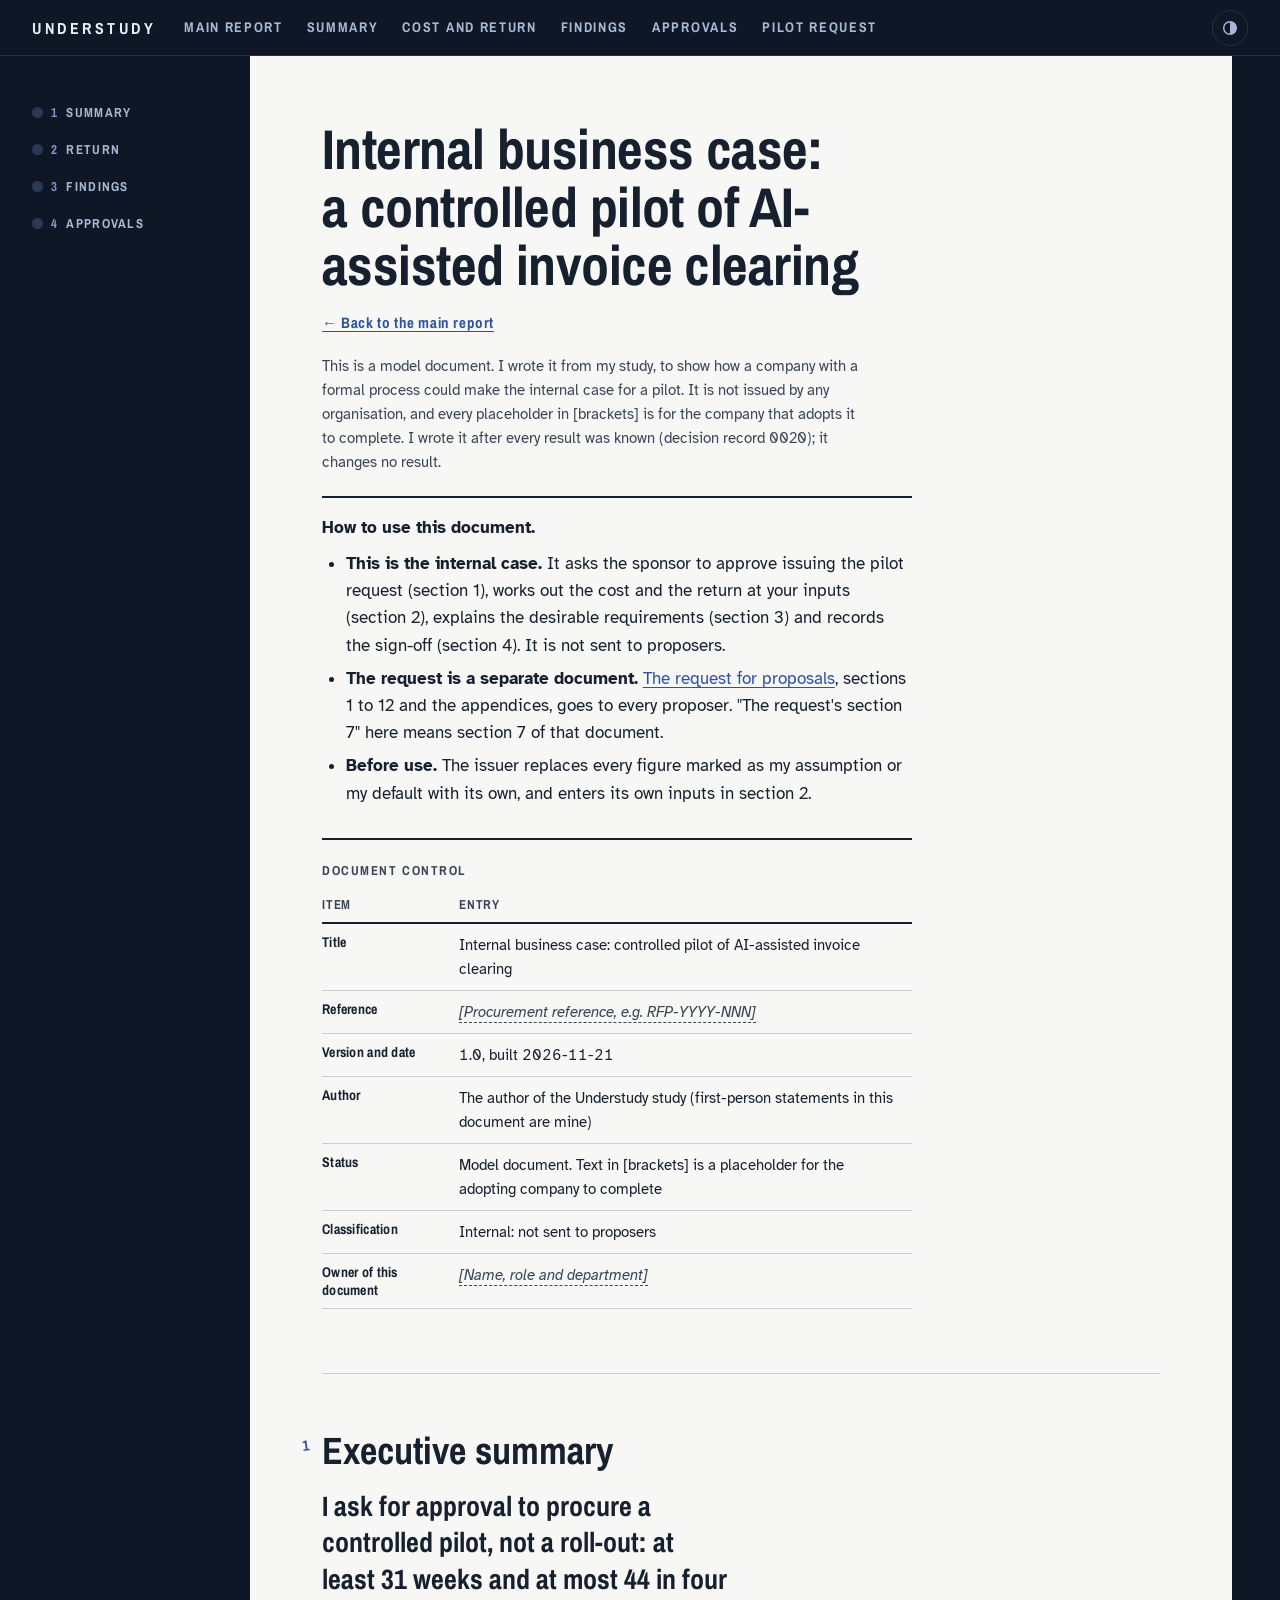
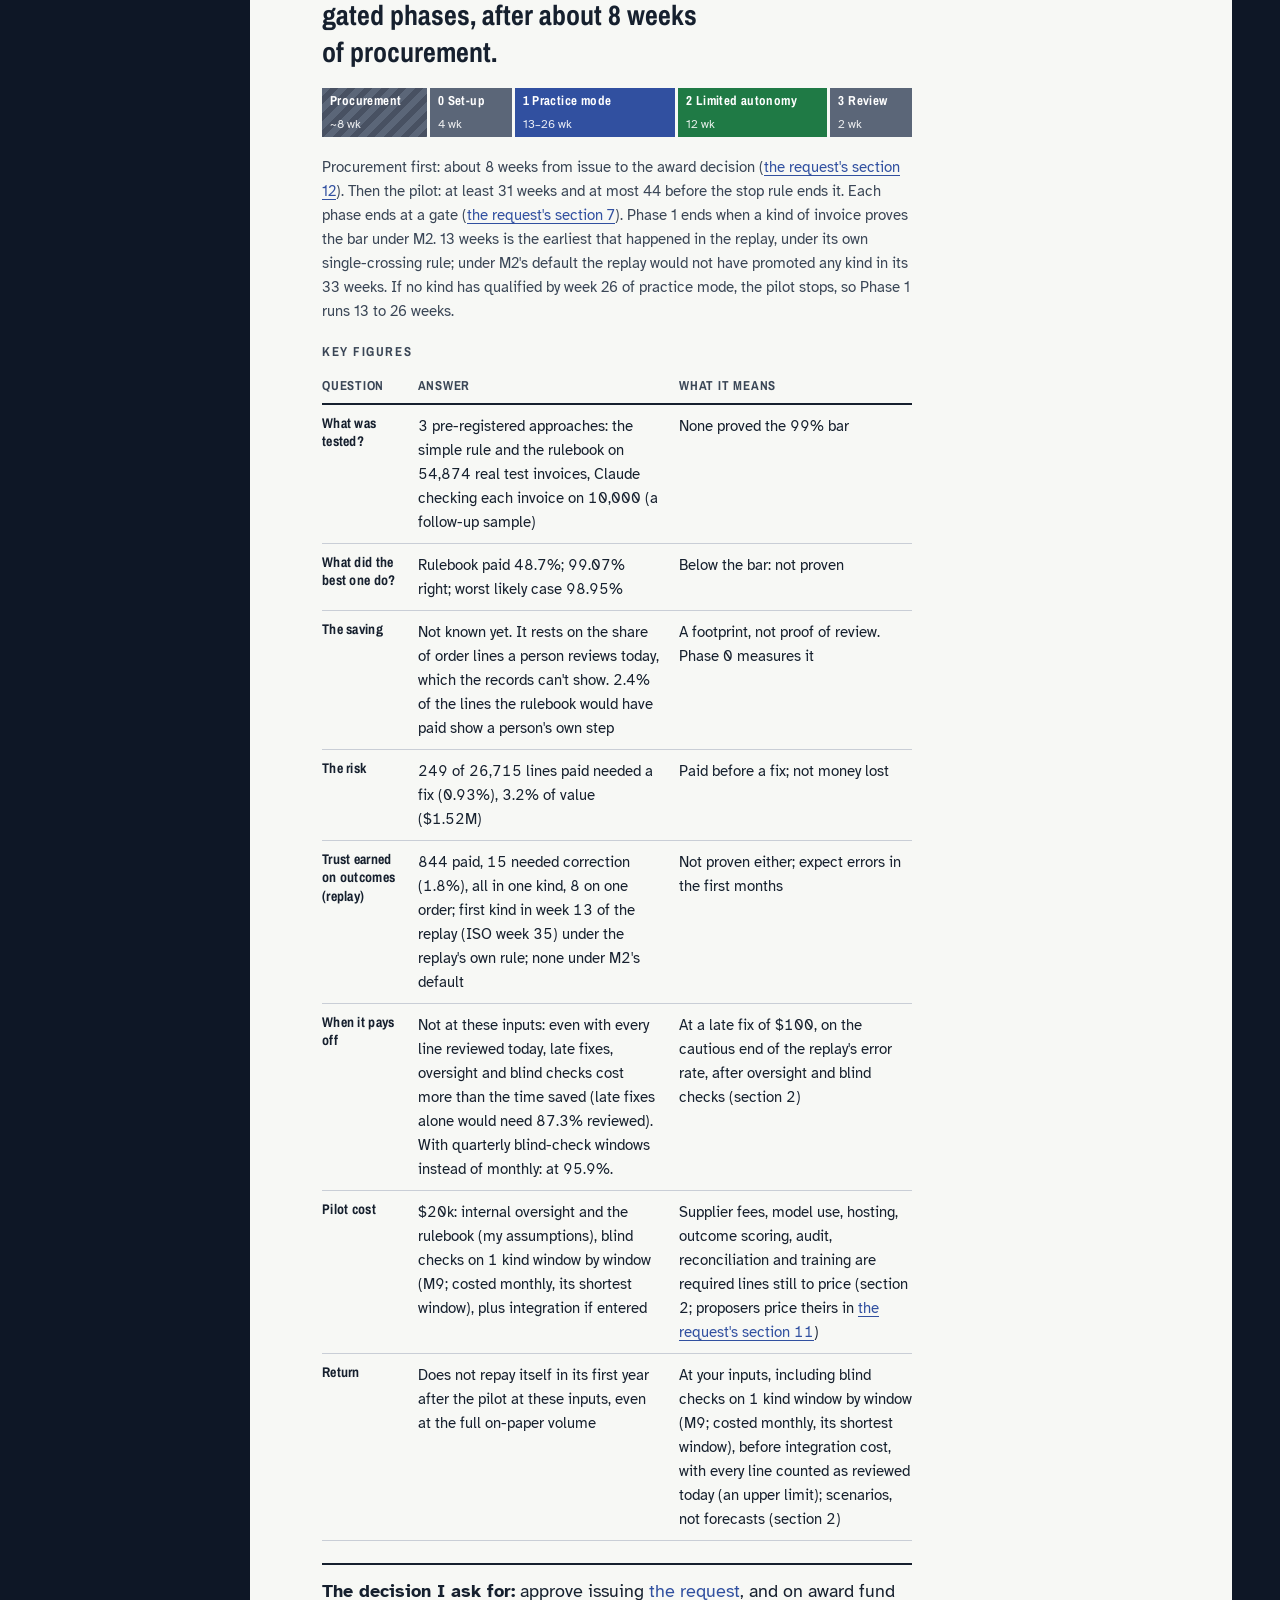
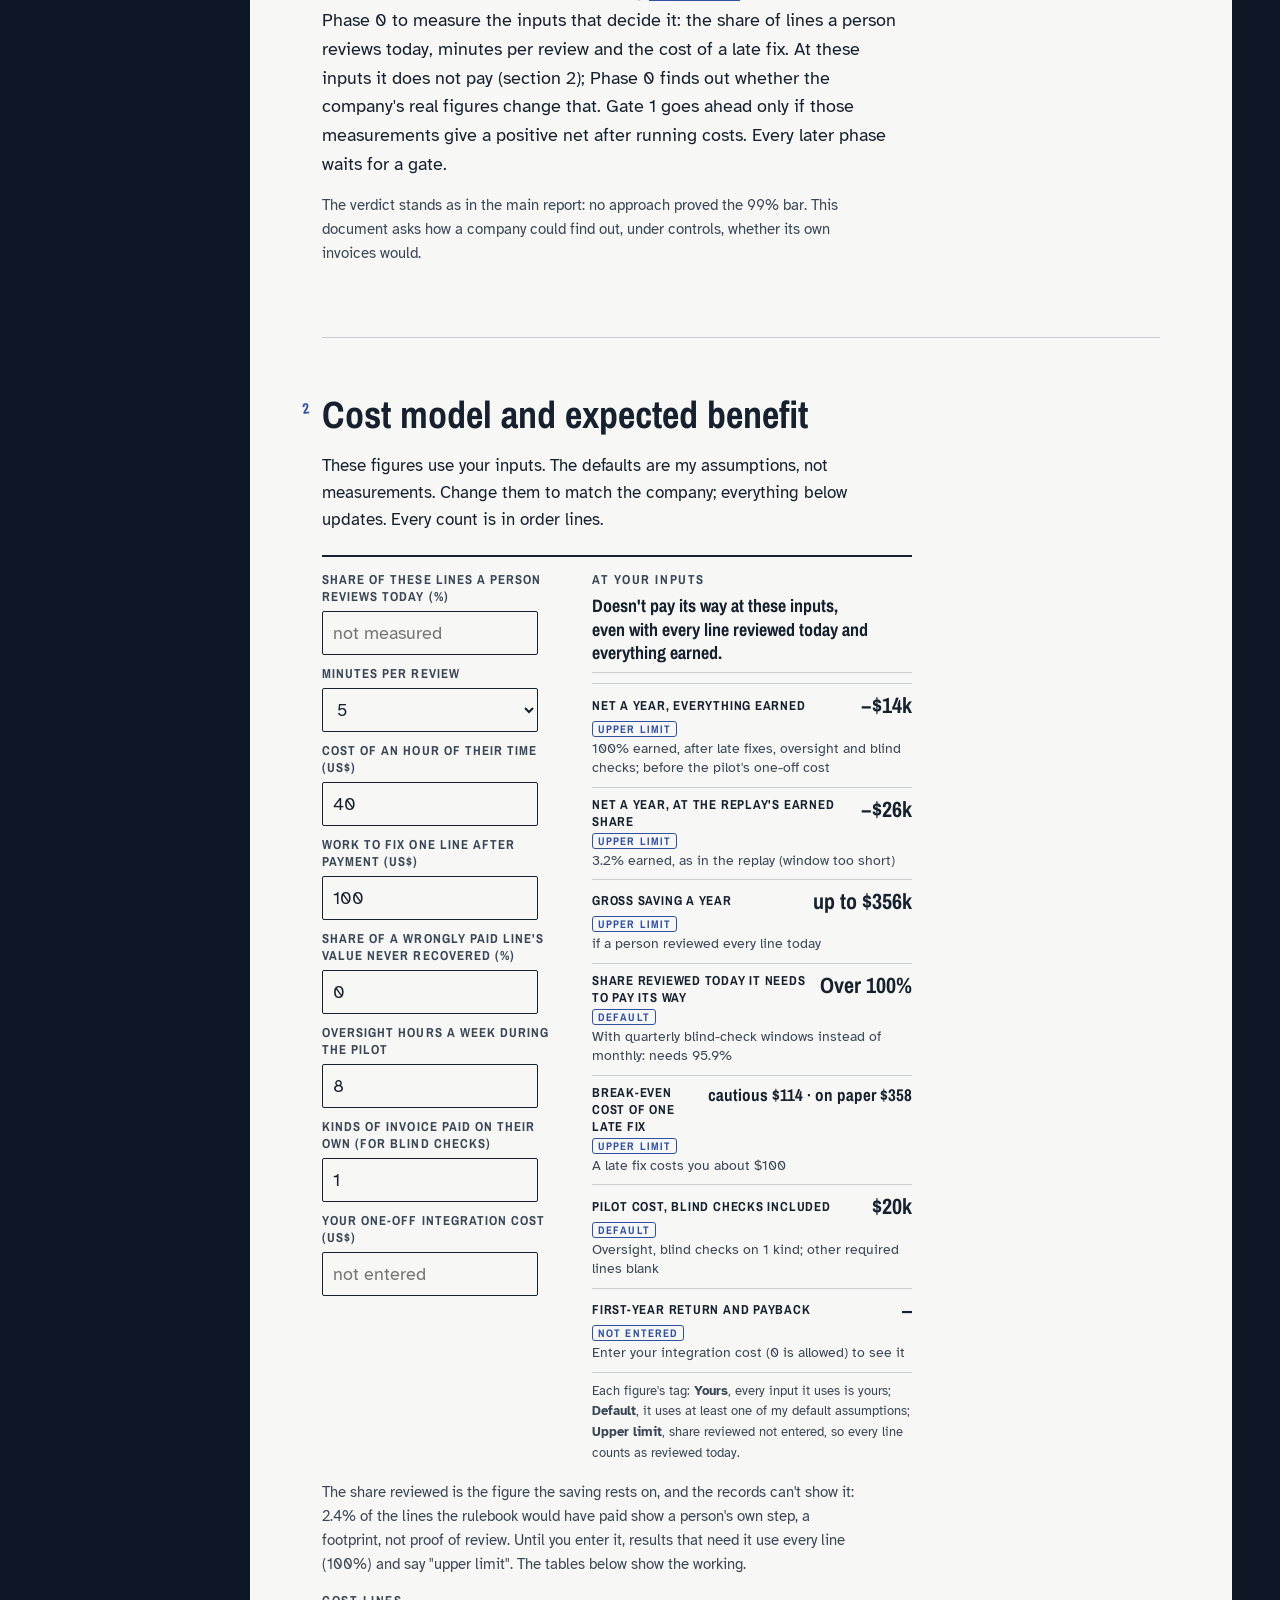
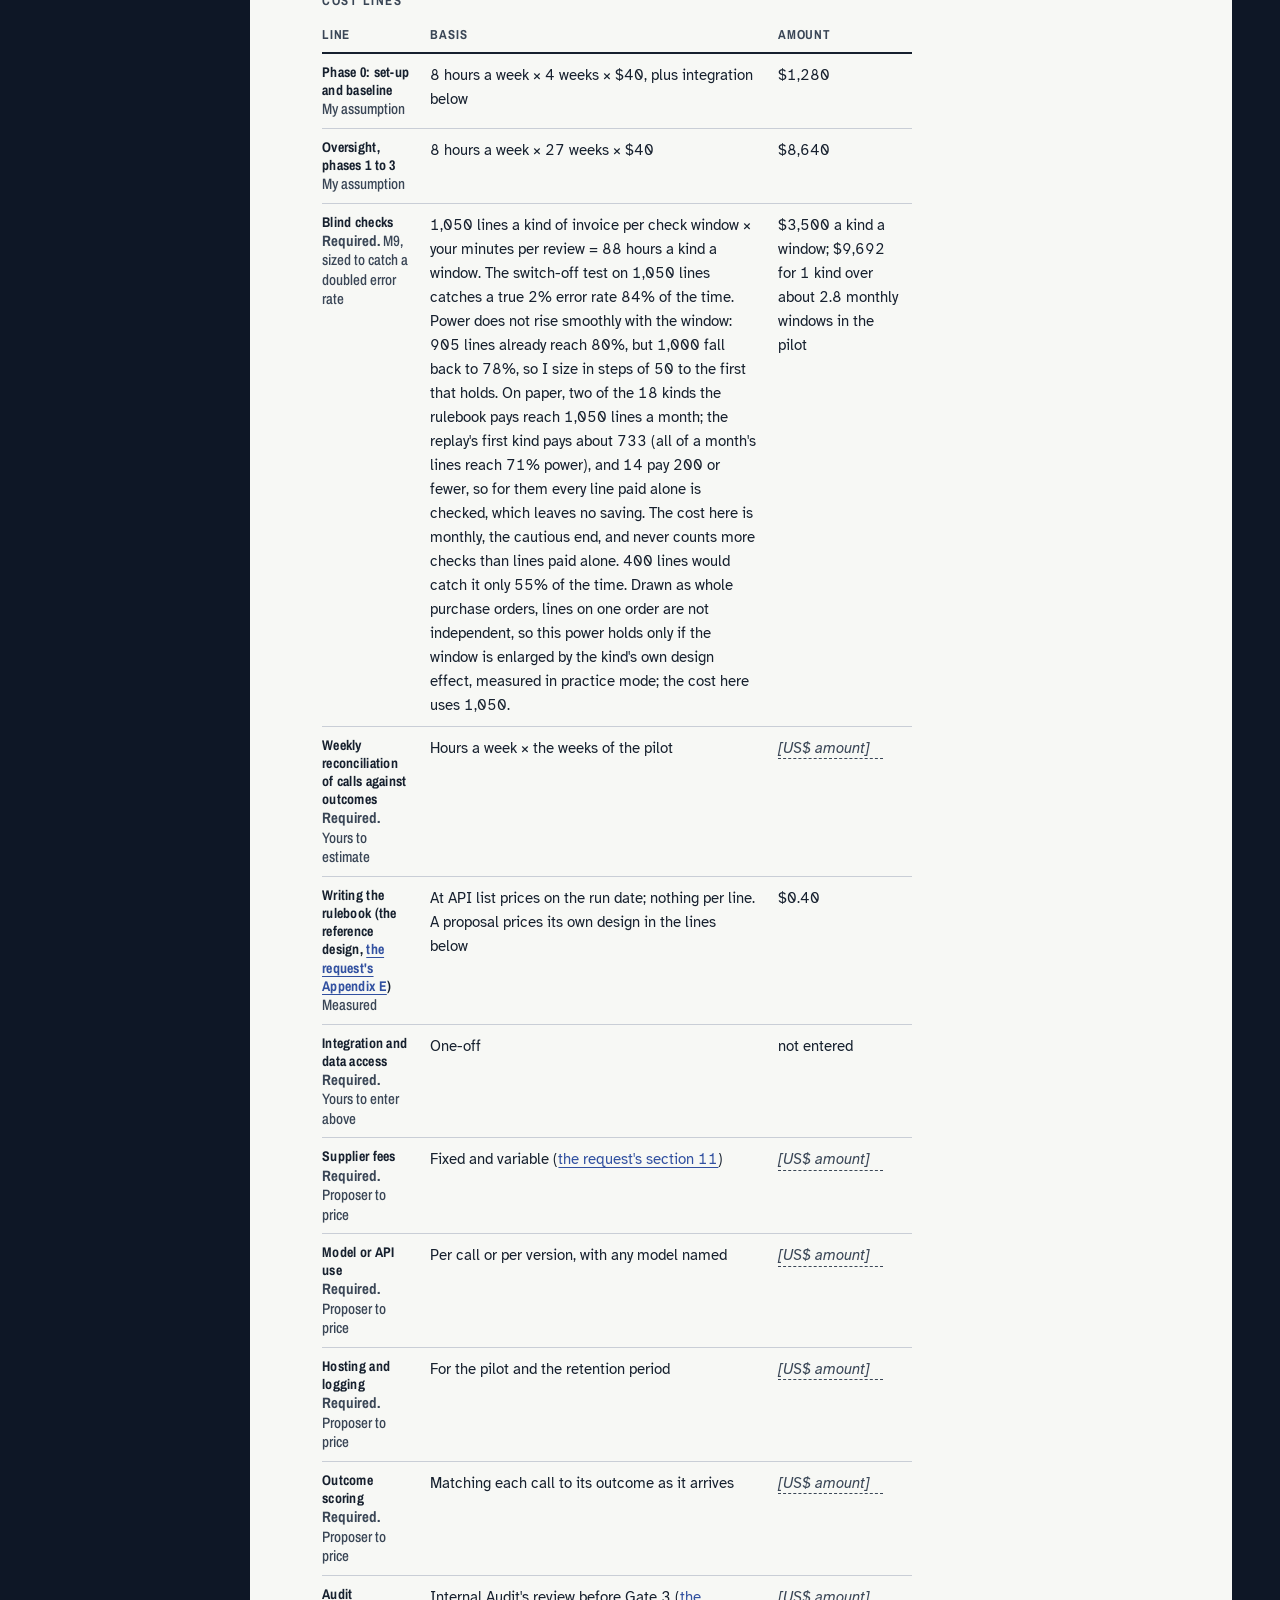
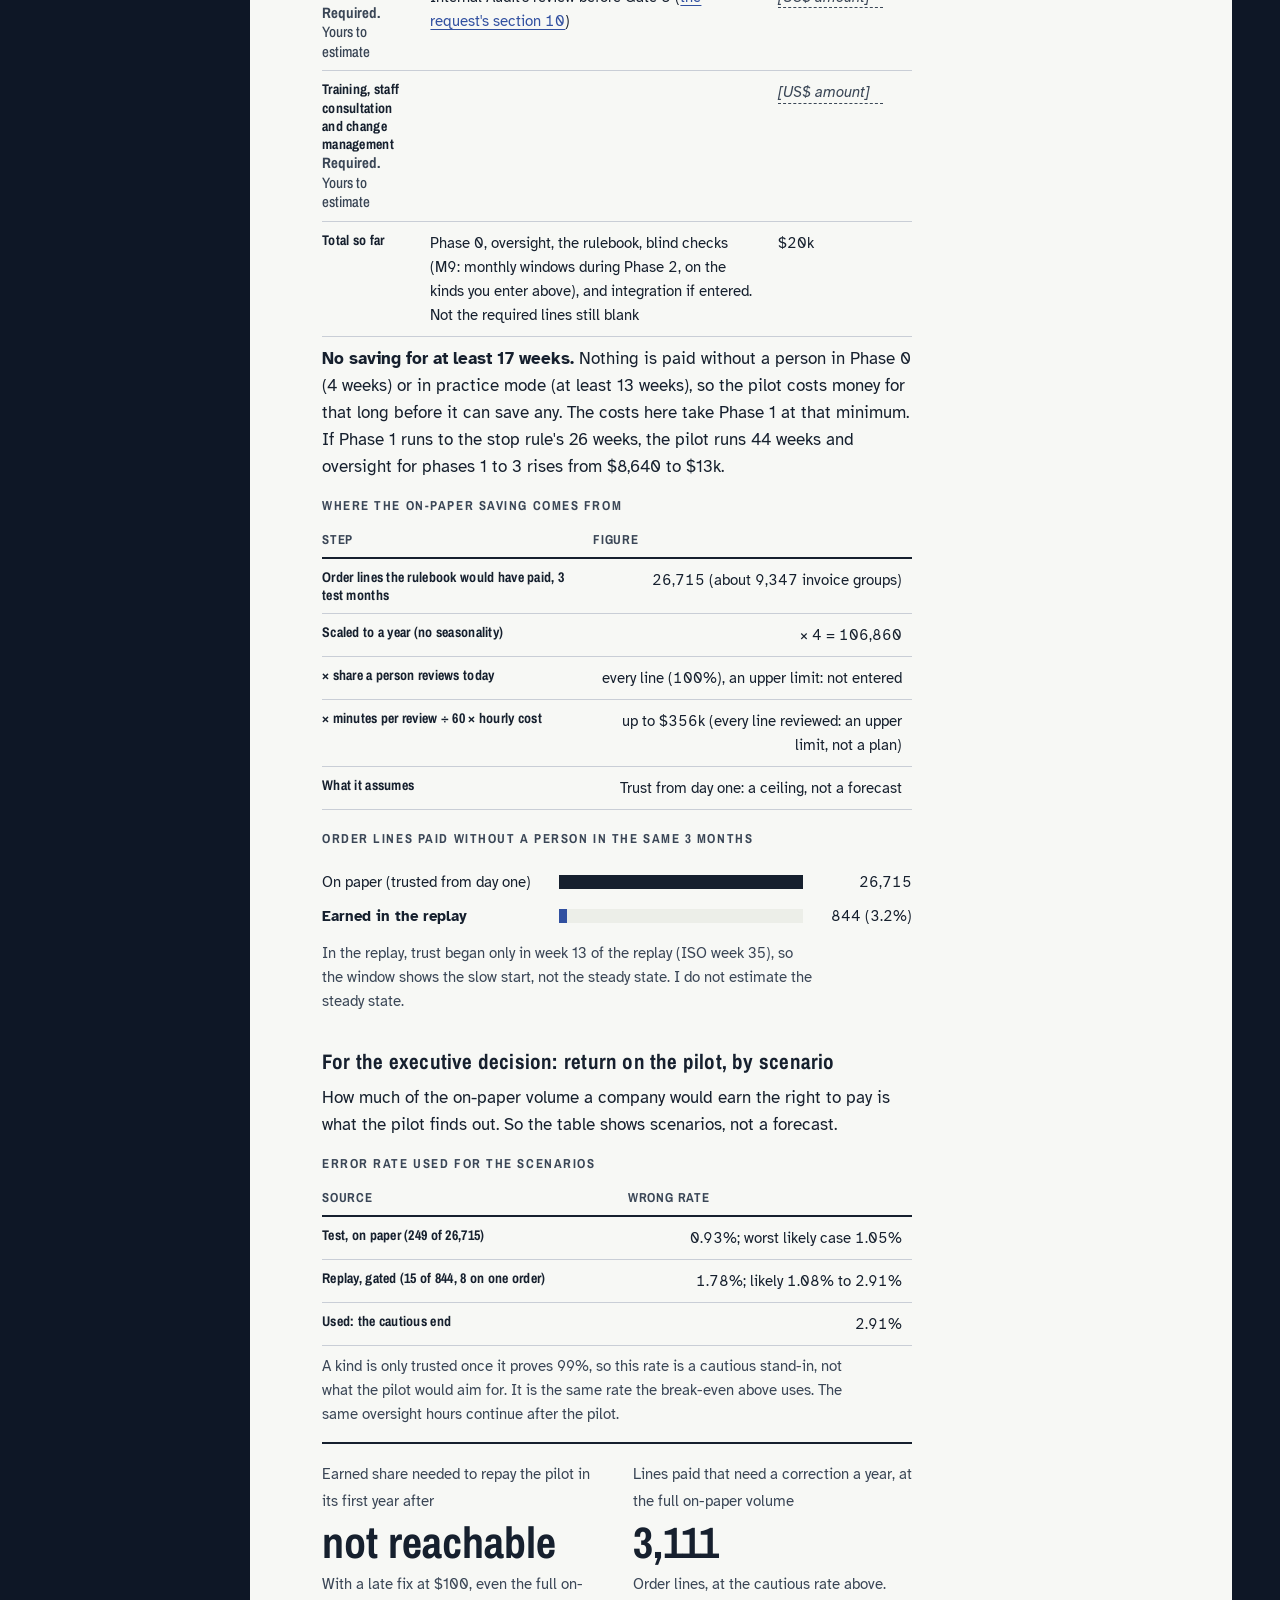
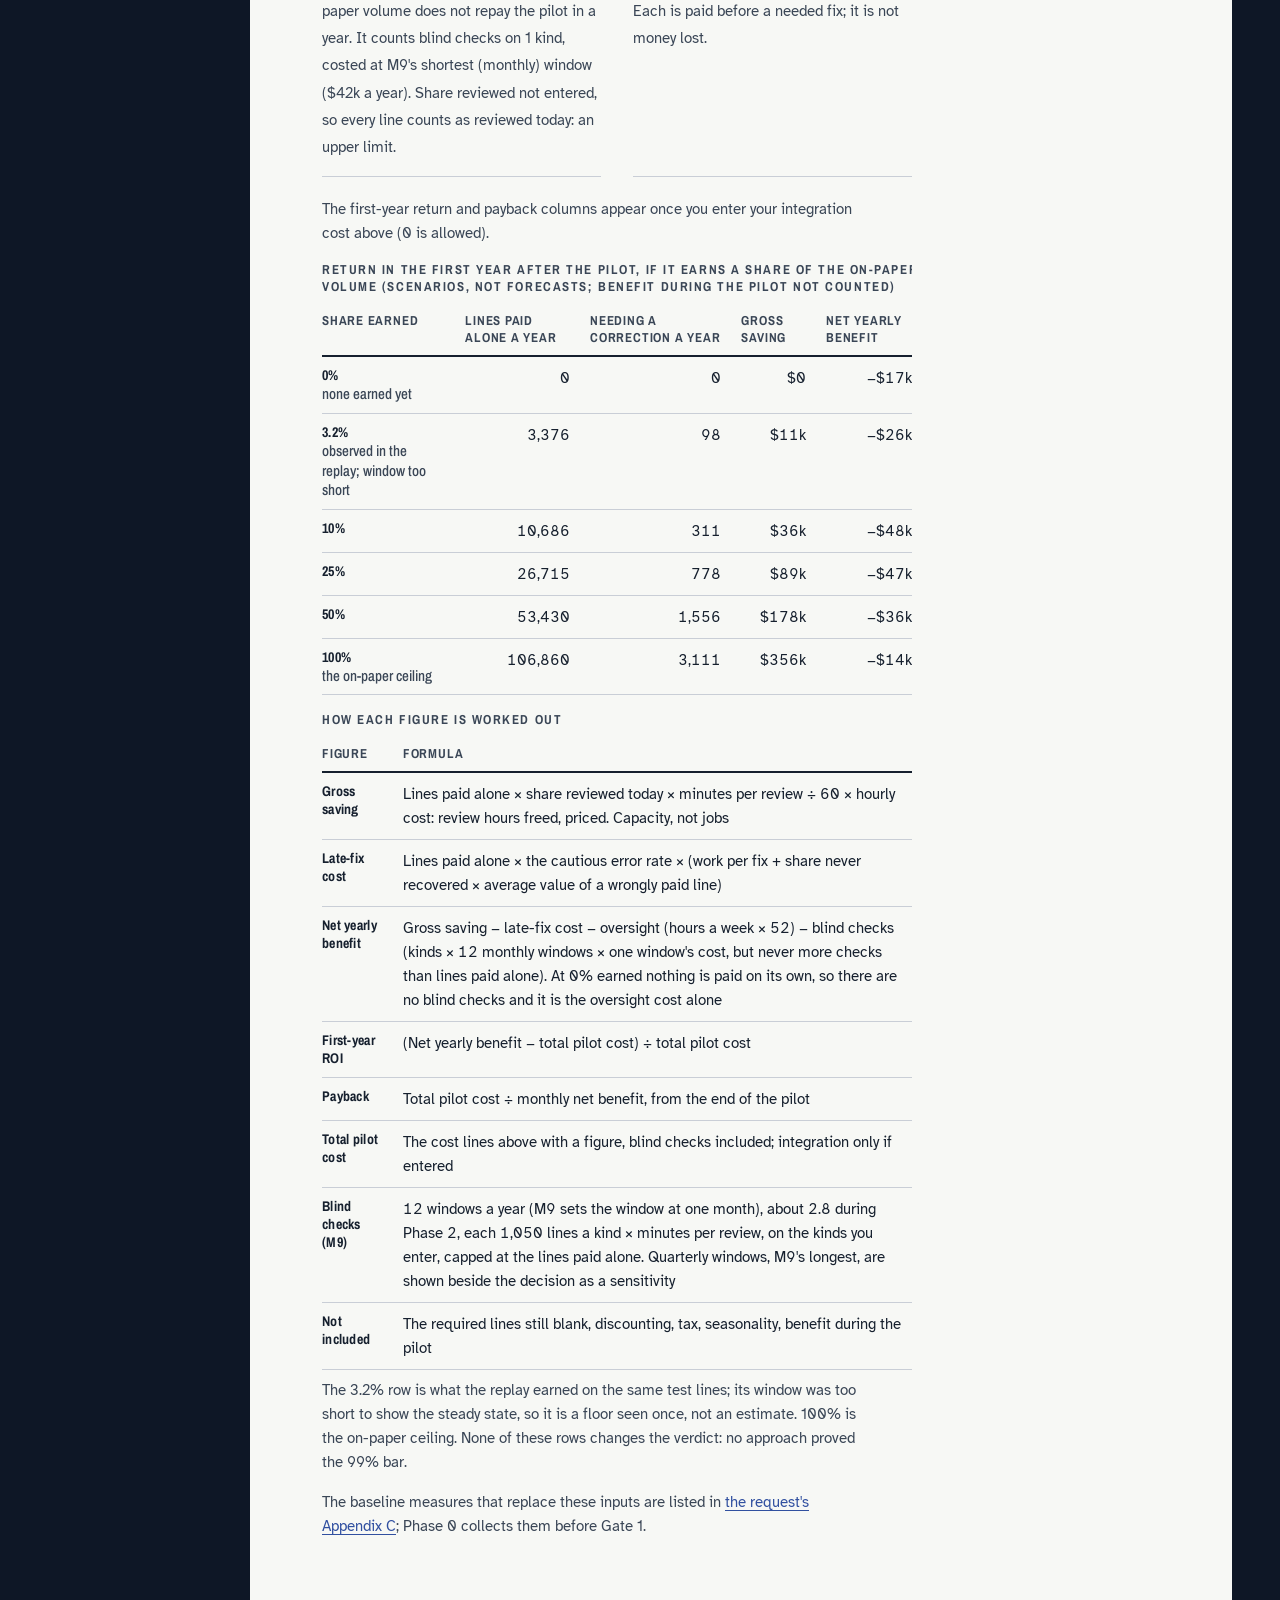
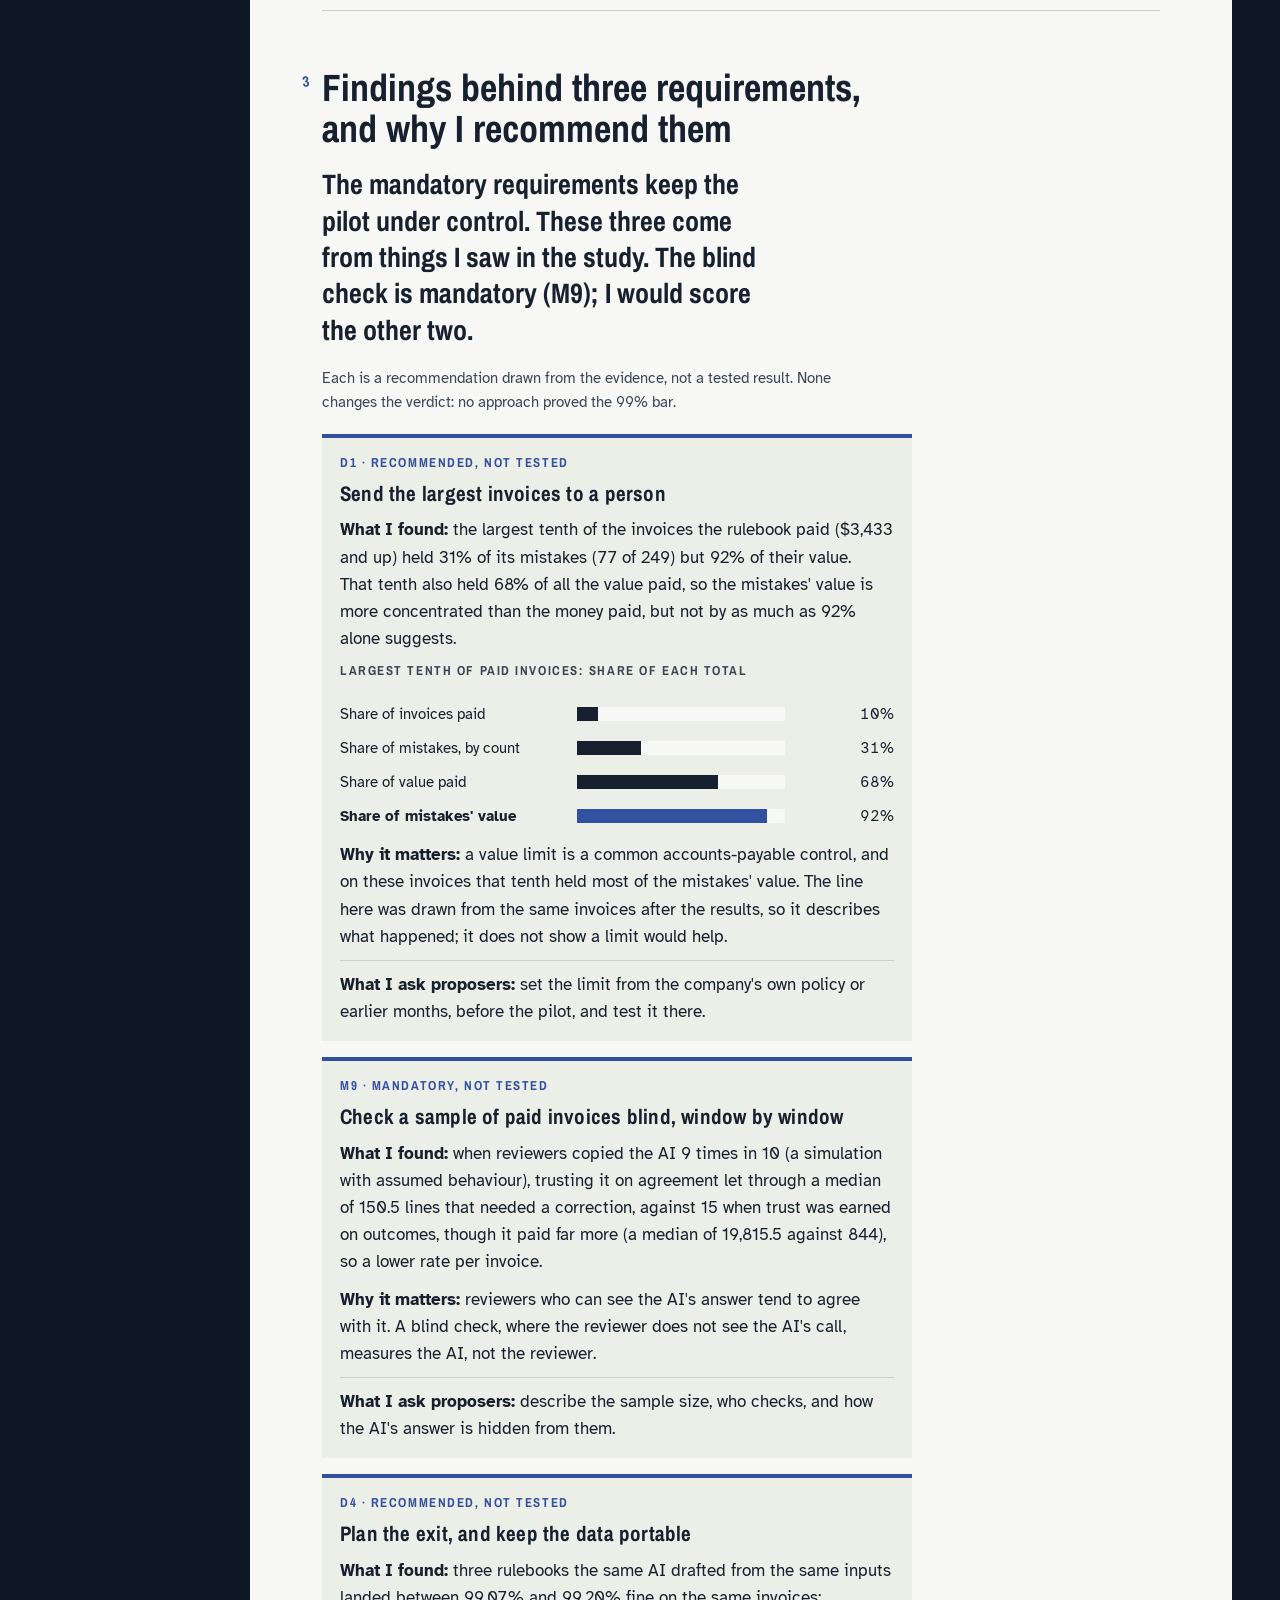
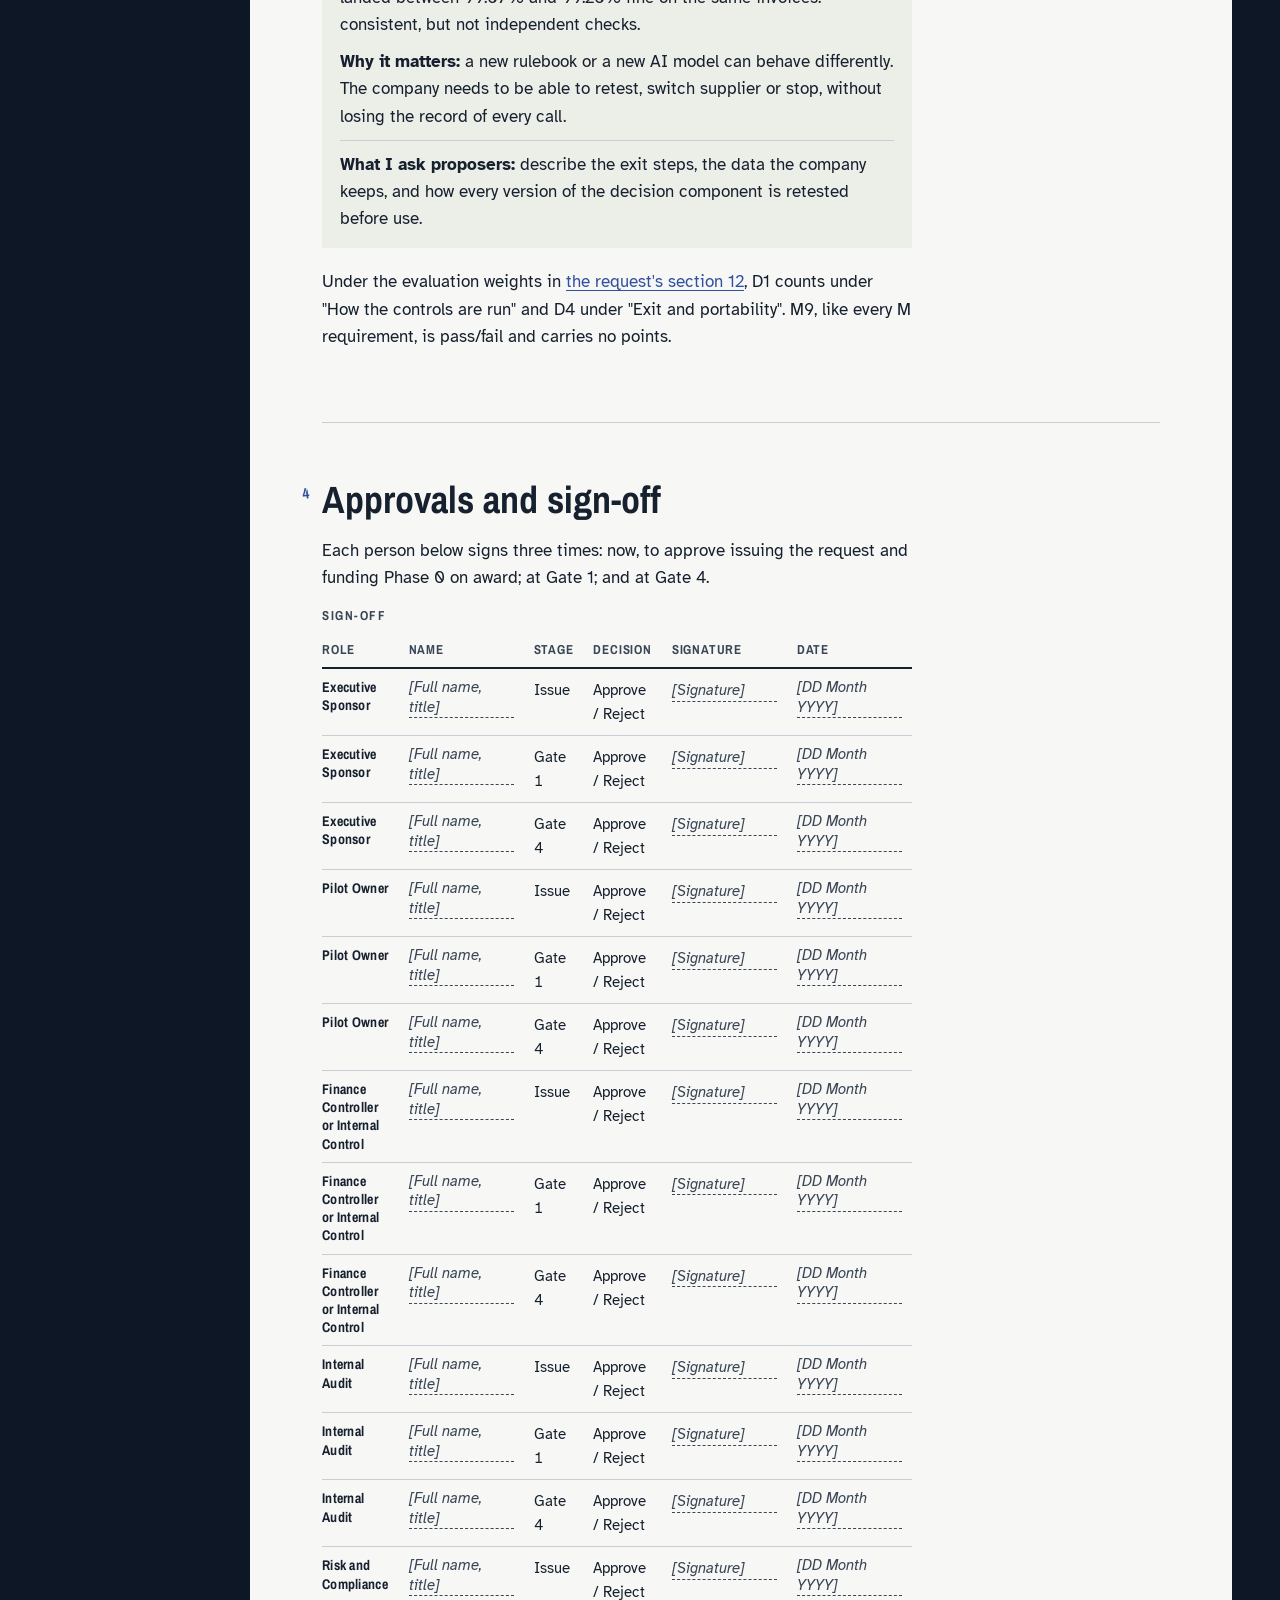
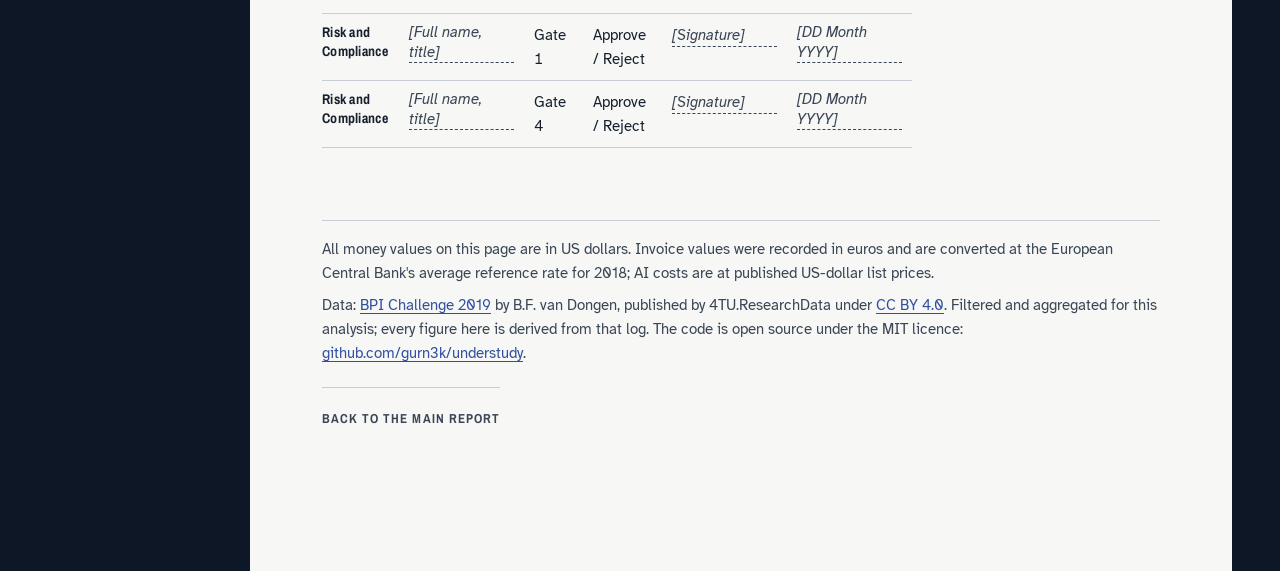
==== commit 657618d7: "Footer: the code is public under MIT, with a link to the repository Co-Authored-By: Claude Opus 5.5 " ====
--- a/site/case.html
+++ b/site/case.html
@@ -33,7 +33,7 @@
       <p class="loading" data-loading>Loading the document…</p>
       <noscript><p class="loading">This page draws its figures from data with JavaScript. Please enable it.</p></noscript>
     </div>
-    <footer class="end"><span class="money-note">All money values on this page are in US dollars. Invoice values were recorded in euros and are converted at the European Central Bank's average reference rate for 2018; AI costs are at published US-dollar list prices.</span> Data: <a href="https://doi.org/10.4121/uuid:d06aff4b-79f0-45e6-8ec8-e19730c248f1">BPI Challenge 2019</a> by B.F. van Dongen, published by 4TU.ResearchData under <a href="https://creativecommons.org/licenses/by/4.0/">CC BY 4.0</a>. Filtered and aggregated for this analysis; every figure here is derived from that log. The code is in a private repository and is not published.
+    <footer class="end"><span class="money-note">All money values on this page are in US dollars. Invoice values were recorded in euros and are converted at the European Central Bank's average reference rate for 2018; AI costs are at published US-dollar list prices.</span> Data: <a href="https://doi.org/10.4121/uuid:d06aff4b-79f0-45e6-8ec8-e19730c248f1">BPI Challenge 2019</a> by B.F. van Dongen, published by 4TU.ResearchData under <a href="https://creativecommons.org/licenses/by/4.0/">CC BY 4.0</a>. Filtered and aggregated for this analysis; every figure here is derived from that log. The code is open source under the MIT licence: <a href="https://github.com/gurn3k/understudy">github.com/gurn3k/understudy</a>.
     <a class="sign" href="./"><span>Back to the main report</span></a></footer>
   </main>
 </div>
--- a/site/style.css
+++ b/site/style.css
@@ -214,6 +214,15 @@
 .plainlist { margin: 0 0 18px; padding-left: 1.4em; }
 .plainlist li { padding: 3px 0; }
 table.score td:first-child { text-align: left; }
+/* The request's Appendix F: why each requirement is asked, one entry per M number, linked from section 6. */
+.whys { margin: 0; border-bottom: 1px solid var(--rule); }
+.whys > div { display: grid; grid-template-columns: 3.5em minmax(0, 1fr); gap: 0 12px; padding: 10px 0; border-top: 1px solid var(--rule); }
+.whys dt { font: 700 15px/1.5 var(--display); }
+.whys dd { margin: 0; }
+.whys > div:target { background: var(--wash); }
+a.why { white-space: nowrap; font-size: 14px; }
+/* Tables of sentences (Method's changes made after a result): every column reads left to right. */
+table.score.prose td { text-align: left; }
 .budget li.hit .fill { background: var(--standby); }
 .budget .fill.ok { background: var(--go); }
 details.detail { margin-top: 32px; }
@@ -360,6 +369,9 @@
 table.scen { min-width: 600px; }
 .blank { display: inline-block; min-width: 7em; border-bottom: 1px dashed var(--ink-2); color: var(--ink-2); font-style: italic; line-height: 1.3; }
 @media print {
+  /* One column on paper: the contents rail is hidden, so the grid must not keep its width (landscape, scaled print). */
+  .stage { display: block !important; }
+  .script { padding: 0 !important; }
   /* Paper is always light: the light tokens win over a dark theme or a dark system setting. */
   :root, :root[data-theme], :root:not([data-theme="light"]) {
     --paper: #fff; --ink: #16202e; --ink-2: #3a4656; --rule: #c9ced6; --wash: #eceee8;
@@ -393,6 +405,10 @@
 }
 .warn { font-weight: 700; color: var(--standby); margin: 12px 0 0; }
 .warn:empty { display: none; }
+/* The internal case's return table: its ROI and payback columns wait for an integration cost; one note says so. */
+table.scen.no-int th:nth-child(n+6), table.scen.no-int td:nth-child(n+6) { display: none; }
+.note-int { margin: 12px 0 0; }
+.note-int:empty { display: none; }
 .tline { margin: 8px 0 20px; }
 .tline-bar { display: flex; gap: 3px; min-height: 58px; }
 .tline .seg { min-width: 5.2em; display: flex; flex-direction: column; justify-content: center; padding: 6px 8px; min-width: 0; color: #fff; overflow: hidden; }
@@ -429,8 +445,14 @@
 .calc-out dt { grid-column: 1; grid-row: 1; font: 700 13px/1.3 var(--display); letter-spacing: .06em; text-transform: uppercase; color: var(--ink); align-self: center; }
 .calc-out dd { display: contents; }
 .calc-out dd b { grid-column: 2; grid-row: 1; font: 700 22px/1.15 var(--display); font-variant-numeric: tabular-nums; text-align: right; white-space: nowrap; }
-.calc-state { grid-column: 1 / -1; font: 700 12px var(--display); letter-spacing: .12em; text-transform: uppercase; color: var(--pencil); }
+.calc-out dd b[data-out$="-r-be"] { font-size: 17px; }
+/* One tag per figure, then a one-line note on the same row. */
+.calc-state { grid-column: 1 / -1; grid-row: 2; justify-self: start; font: 700 11px var(--display); letter-spacing: .1em; text-transform: uppercase; color: var(--pencil); border: 1px solid currentColor; border-radius: 3px; padding: 0 5px; }
 .calc-out dd .small { grid-column: 1 / -1; font-size: 14px; line-height: 1.4; }
+/* The verdict leads the readout: does it pay its way at these inputs. */
+.calc-verdict { margin: 0 0 10px; padding: 0 0 8px; border-bottom: 1px solid var(--rule, currentColor); font: 700 18px/1.3 var(--display); }
+.calc-verdict:empty { display: none; }
+.calc-legend { margin: 8px 0 0; font-size: 13px; }
 .calc-note { grid-column: 1 / -1; margin: 0; }
 @media (max-width: 899px) {
   .calc .biz-inputs { grid-template-columns: repeat(2, minmax(0, 1fr)); gap: 12px 14px; }
